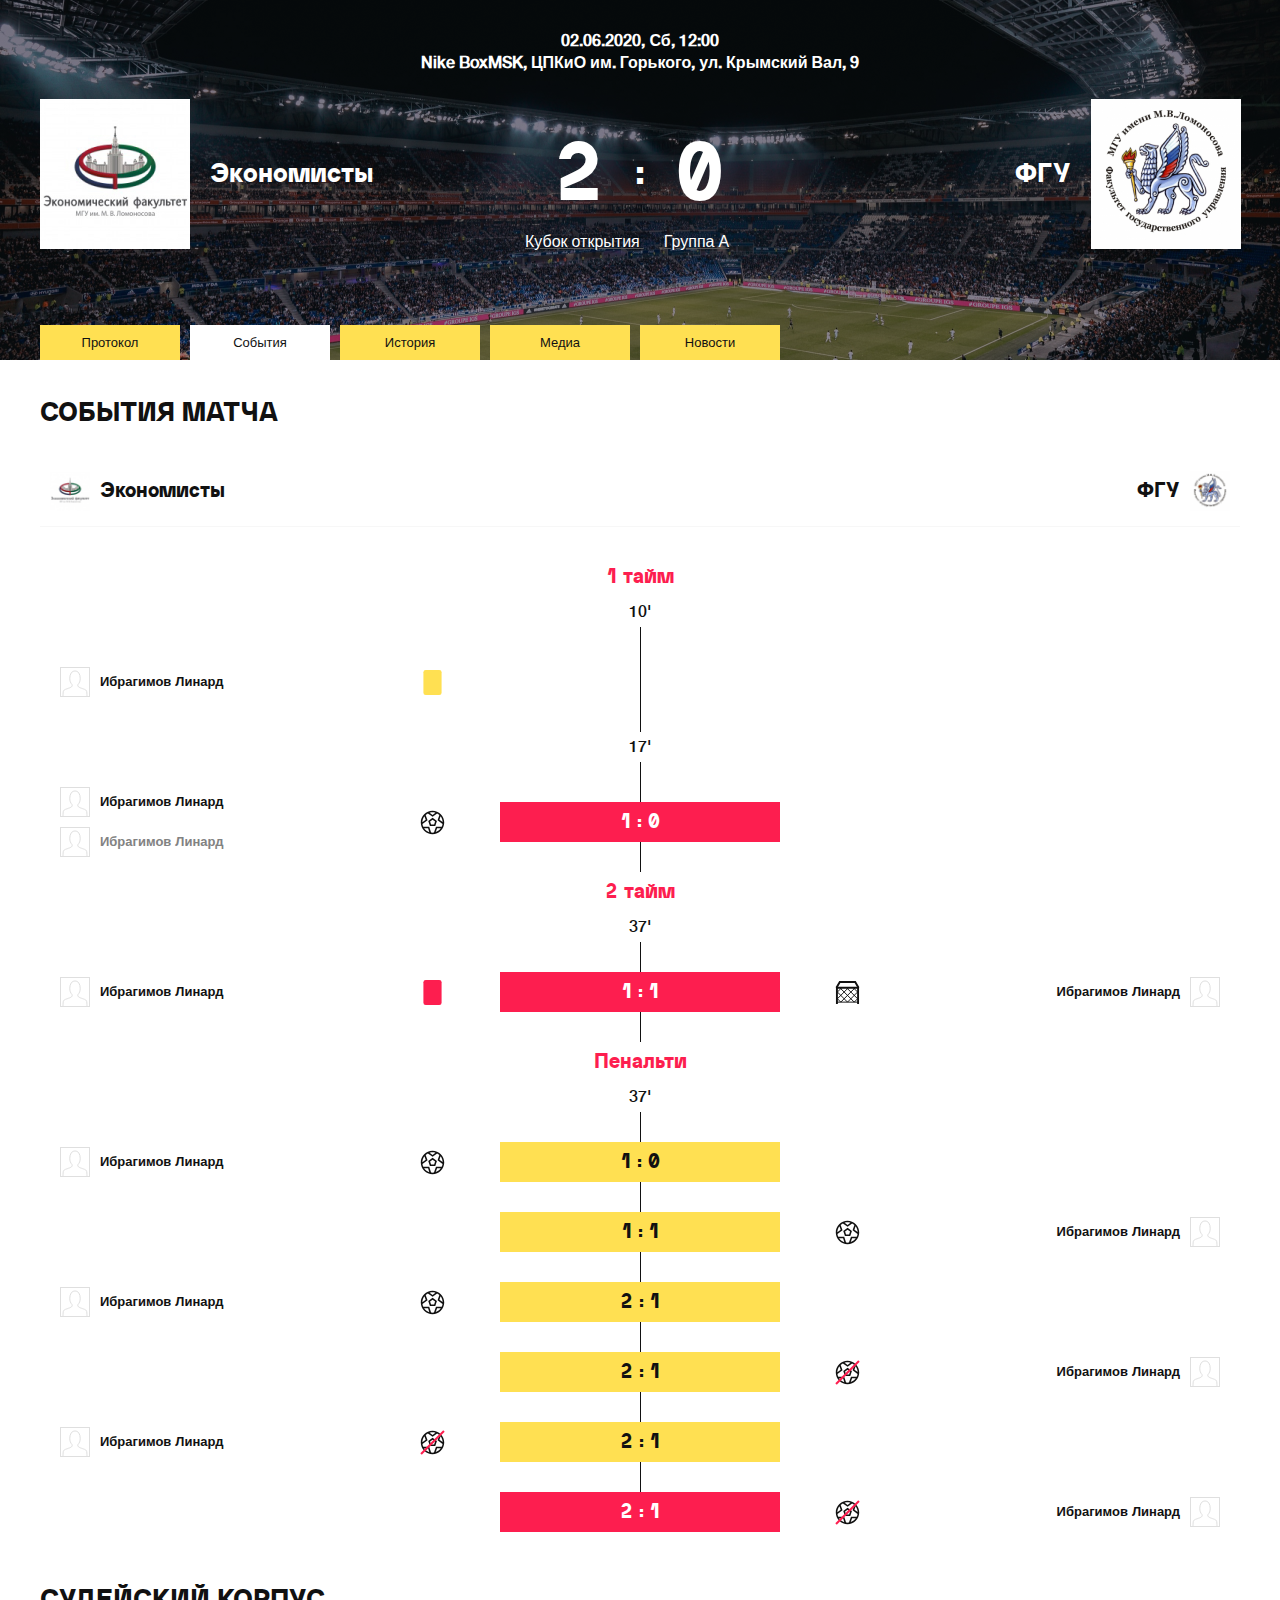
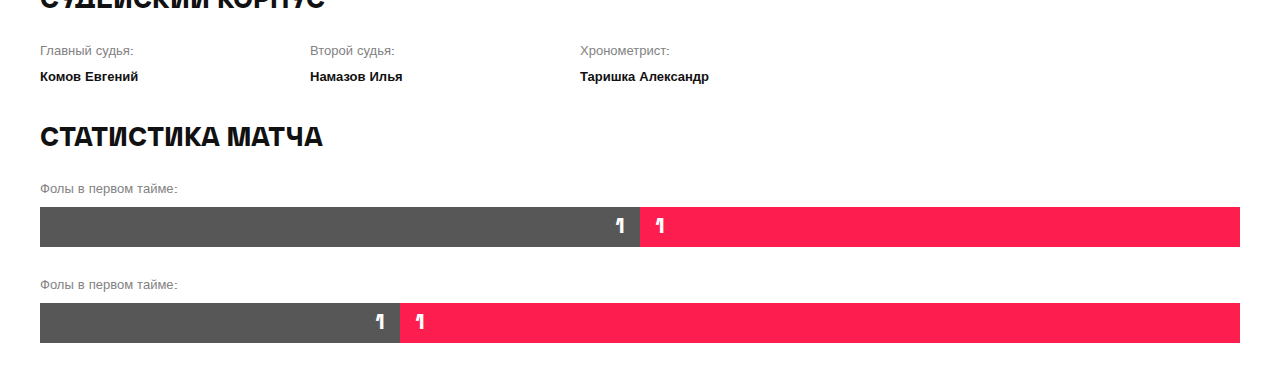
==== match.html @ baf11347 "страница match" ====
<!DOCTYPE html>
<html lang="ru">
<head>
  <meta charset="utf-8">
  <title>Матч</title>
  <meta name="viewport" content="width=device-width,initial-scale=1">
  <link href="css/normalize.css" rel="stylesheet">
  <link href="css/style.css" rel="stylesheet">
</head>
<body>
	<svg class="svg-sprite" style="display: none;" >
    <symbol id="profile" viewBox="0 0 30 30" xmlns="http://www.w3.org/2000/svg" fill="none">
        <rect x="0.5" y="0.5" width="29" height="29" fill="white" stroke="#DFDFDF"/>
          <path d="M3 30C3 26.6984 3.15909 24.6414 3.47727 23.8289C3.77273 23.3388 4.39773 22.8681 5.35227 22.4167C5.44318 22.3651 6.19034 22.0813 7.59375 21.5655C8.99716 21.0496 9.71591 20.7852 9.75 20.7723C10.5341 20.4499 11.0483 20.2016 11.2926 20.0275C11.5369 19.8534 11.7216 19.6116 11.8466 19.3021L12.2386 18.3735C12.2955 18.0511 12.2273 17.7867 12.0341 17.5804C10.5227 16.0327 9.77273 13.937 9.78409 11.2932C9.78409 9.16518 10.2443 7.41766 11.1648 6.0506C12.0852 4.68353 13.3636 4 15 4C16.6364 4 17.9148 4.68353 18.8352 6.0506C19.7557 7.41766 20.2159 9.16518 20.2159 11.2932C20.2273 13.937 19.4773 16.0327 17.9659 17.5804C17.7727 17.7867 17.7045 18.0511 17.7614 18.3735L18.1534 19.3021C18.2784 19.6116 18.4631 19.8534 18.7074 20.0275C18.9517 20.2016 19.4659 20.4499 20.25 20.7723C20.2841 20.7852 21.0028 21.0496 22.4063 21.5655C23.8097 22.0813 24.5568 22.3651 24.6477 22.4167C25.6023 22.8681 26.2273 23.3388 26.5227 23.8289C26.8409 24.6414 27 26.6984 27 30" stroke="#DFDFDF"/>
    </symbol>
    <symbol id="yellow-card" viewBox="0 0 16 22" xmlns="http://www.w3.org/2000/svg" fill="none">
        <rect width="16" height="22" rx="2" fill="#FFE052"/>
    </symbol>
    <symbol id="goal" viewBox="0 0 24 24" xmlns="http://www.w3.org/2000/svg" fill="none">
        <path d="M19.955 4.045C18.9115 2.99733 17.671 2.16639 16.3051 1.60004C14.9391 1.03369 13.4747 0.743099 11.996 0.745004C5.78297 0.745004 0.745972 5.782 0.745972 11.995C0.745972 15.104 2.00697 17.918 4.04497 19.954C5.08849 21.0017 6.32892 21.8326 7.69486 22.399C9.0608 22.9653 10.5253 23.2559 12.004 23.254C18.217 23.254 23.254 18.217 23.254 12.004C23.254 8.895 21.993 6.081 19.955 4.045ZM19.746 6.086C20.9678 7.67088 21.6652 9.59725 21.741 11.597L21.742 11.616L18.642 9.283L19.746 6.086ZM14.814 2.665L12.078 4.698L9.21297 2.657C10.1171 2.3842 11.0566 2.24704 12.001 2.25C13.005 2.25 13.973 2.402 14.884 2.683L14.815 2.665H14.814ZM5.47497 9.283L2.25797 11.64C2.32833 9.60336 3.04098 7.64114 4.29397 6.034L4.27797 6.056L5.47497 9.283ZM4.04097 17.625H7.76097L8.93497 21.256C6.97226 20.5977 5.26686 19.3377 4.06097 17.655L4.04097 17.625ZM10.64 21.655L8.85197 16.125H3.16697C2.76958 15.2886 2.4983 14.3979 2.36197 13.482L2.35497 13.428L7.27497 9.82401L5.41697 4.815C6.04615 4.23647 6.74847 3.74293 7.50597 3.347L7.55997 3.321L12.097 6.552L16.444 3.322C17.264 3.749 17.971 4.249 18.602 4.83L18.595 4.824L16.868 9.82401L21.647 13.42C21.5079 14.3775 21.2254 15.3086 20.809 16.182L20.834 16.124H15.353L13.382 21.651C12.4552 21.7827 11.5144 21.7813 10.588 21.647L10.641 21.653L10.64 21.655ZM15.121 21.238L16.409 17.625H19.959C18.7795 19.2872 17.1132 20.5423 15.19 21.217L15.121 21.238Z" fill="#111111"/>
				<path d="M16.257 10.473L12.087 7.44299L7.91699 10.473L9.50999 15.375H14.664L16.257 10.473ZM13.574 13.875H10.599L9.67999 11.046L12.086 9.29799L14.492 11.046L13.574 13.875Z" fill="#111111"/>
    </symbol>
    <symbol id="no-goal" viewBox="0 0 24 24" xmlns="http://www.w3.org/2000/svg" fill="none">
        <path d="M19.955 4.045C18.9115 2.99733 17.671 2.16639 16.3051 1.60004C14.9391 1.03369 13.4747 0.743099 11.996 0.745004C5.78297 0.745004 0.745972 5.782 0.745972 11.995C0.745972 15.104 2.00697 17.918 4.04497 19.954C5.08849 21.0017 6.32892 21.8326 7.69486 22.399C9.0608 22.9653 10.5253 23.2559 12.004 23.254C18.217 23.254 23.254 18.217 23.254 12.004C23.254 8.895 21.993 6.081 19.955 4.045ZM19.746 6.086C20.9678 7.67088 21.6652 9.59725 21.741 11.597L21.742 11.616L18.642 9.283L19.746 6.086ZM14.814 2.665L12.078 4.698L9.21297 2.657C10.1171 2.3842 11.0566 2.24704 12.001 2.25C13.005 2.25 13.973 2.402 14.884 2.683L14.815 2.665H14.814ZM5.47497 9.283L2.25797 11.64C2.32833 9.60336 3.04098 7.64114 4.29397 6.034L4.27797 6.056L5.47497 9.283ZM4.04097 17.625H7.76097L8.93497 21.256C6.97226 20.5977 5.26686 19.3377 4.06097 17.655L4.04097 17.625ZM10.64 21.655L8.85197 16.125H3.16697C2.76958 15.2886 2.4983 14.3979 2.36197 13.482L2.35497 13.428L7.27497 9.82401L5.41697 4.815C6.04615 4.23647 6.74847 3.74293 7.50597 3.347L7.55997 3.321L12.097 6.552L16.444 3.322C17.264 3.749 17.971 4.249 18.602 4.83L18.595 4.824L16.868 9.82401L21.647 13.42C21.5079 14.3775 21.2254 15.3086 20.809 16.182L20.834 16.124H15.353L13.382 21.651C12.4552 21.7827 11.5144 21.7813 10.588 21.647L10.641 21.653L10.64 21.655ZM15.121 21.238L16.409 17.625H19.959C18.7795 19.2872 17.1132 20.5423 15.19 21.217L15.121 21.238Z" fill="#111111"/>
				<path d="M16.257 10.473L12.087 7.44299L7.91699 10.473L9.50999 15.375H14.664L16.257 10.473ZM13.574 13.875H10.599L9.67999 11.046L12.086 9.29799L14.492 11.046L13.574 13.875Z" fill="#111111"/>
				<path fill-rule="evenodd" clip-rule="evenodd" d="M23.7071 1.70712L1.70706 23.7071L0.292847 22.2929L22.2928 0.292908L23.7071 1.70712Z" fill="#FD1E4F"/>
    </symbol>
    <symbol id="red-card" viewBox="0 0 16 22" xmlns="http://www.w3.org/2000/svg" fill="none">
        <rect width="16" height="22" rx="2" fill="#FD1E4F"/>
    </symbol>
    <symbol id="penalty" viewBox="0 0 26 24" xmlns="http://www.w3.org/2000/svg" fill="none">
        <path fill-rule="evenodd" clip-rule="evenodd" d="M1 6H3V6.00024L23 6.00024V6H25V6.00024V8.00025V24H23V8.00025L3 8.00024V24H1V8.00024V6.00024V6Z" fill="#111111"/>
        <path d="M2 22H24" stroke="#111111"/>
        <path d="M2 18L6 22" stroke="#111111"/>
        <path d="M2 11L13 22" stroke="#111111"/>
        <path d="M24 11L13 22" stroke="#111111"/>
        <path d="M24 18L20 22" stroke="#111111"/>
        <path d="M21 7L6 22" stroke="#111111"/>
        <path d="M14 7L2 19" stroke="#111111"/>
        <path d="M7 7L2 12" stroke="#111111"/>
        <path d="M5 7L20 22" stroke="#111111"/>
        <path d="M12 7L24 19" stroke="#111111"/>
        <path d="M19 7L24 12" stroke="#111111"/>
        <path d="M1.5 7L5.001 1.00038L20.999 0.999895L24.5 7" stroke="#111111" stroke-width="2"/>
    </symbol>
  </svg>
  <main class="main match-main">
  	<section class="promo">
  		<div class="promo__information">
  			<p class="promo__text">02.06.2020, Сб, 12:00</p>
  			<p class="promo__text">Nike BoxMSK, ЦПКиО им. Горького, ул. Крымский Вал, 9</p>
  		</div>
  		<div class="promo__match">
  			<div class="promo__team">
  				<a class="promo__team-link" href="#">
  					<img class="promo__image" src="img/first-team.png" alt="первая команда" width="150" height="150">
  					<p class="promo__team-name">Экономисты</p>
  				</a>
  			</div>
  			<div class="promo__score">
  				<div class="promo__score-block">
  					<p class="promo__number">2</p>
  					<p class="promo__colon">:</p>
  					<p class="promo__number">0</p>
  				</div>
  				<div class="promo__tournament">
  					<a class="promo__tournament-link" href="#">Кубок открытия
  					</a>
  					<a class="promo__tournament-link" href="#">Группа А
  					</a>
  				</div>
  			</div>
  			<div class="promo__team">
  				<a class="promo__team-link" href="#">
  					<p class="promo__team-name">ФГУ</p>
  					<img class="promo__image" src="img/second-team.png" alt="вторая команда" width="150" height="150">
  				</a>
  			</div>
  			<nav class="promo__menu">
  				<ul class="promo__list">
  					<li class="promo__item">
  						<a class="promo__link" href="#">Протокол</a>
  					</li>
  					<li class="promo__item">
  						<a class="promo__link" href="#">События</a>
  					</li>
  					<li class="promo__item">
  						<a class="promo__link" href="#">История</a>
  					</li>
  					<li class="promo__item">
  						<a class="promo__link" href="#">Медиа</a>
  					</li>
  					<li class="promo__item">
  						<a class="promo__link" href="#">Новости</a>
  					</li>
  				</ul>
  			</nav>
  		</div>
  	</section>
  	<section class="events">
  	  <div class="heading">
        <h2 class="heading__text">События матча</h2>
      </div>
      <div class="events__teams">
        <a class="events__teams-link" href="#">
          <img class="events__image" src="img/first-team-mini.png" alt="иконка команды" width="40" height="40">
          Экономисты
        </a>
        <a class="events__teams-link" href="#">
          ФГУ
          <img class="events__image" src="img/second-team-mini.png" alt="иконка команды" width="40" height="40">
        </a>
      </div>
      <div class="events__match">
        <div class="events__players">
          <div class="first-events">
            <a class="players" href="#">
              <svg class="players__profile" width="30" height="30">
                <use xlink:href="#profile"></use>
              </svg>
              Ибрагимов Линард
            </a>
            <svg class="first-events__icon" width="25" height="25">
              <use xlink:href="#yellow-card"></use>
            </svg>
          </div>
          <div class="first-events">
            <div class="players-block">
              <a class="players" href="#">
                <svg class="players__profile" width="30" height="30">
                  <use xlink:href="#profile"></use>
                </svg>
                Ибрагимов Линард
              </a>
              <a class="players assistant" href="#">
                <svg class="players__profile" width="30" height="30">
                  <use xlink:href="#profile"></use>
                </svg>
                Ибрагимов Линард
              </a>
            </div>
            <svg class="first-events__icon" width="25" height="25">
              <use xlink:href="#goal"></use>
            </svg>
          </div>
          <div class="first-events">
            <a class="players" href="#">
              <svg class="players__profile" width="30" height="30">
                <use xlink:href="#profile"></use>
              </svg>
              Ибрагимов Линард
            </a>
            <svg class="first-events__icon" width="25" height="25">
              <use xlink:href="#red-card"></use>
            </svg>
          </div>
          <div class="first-events">
            <div class="players-block">
              <a class="players" href="#">
                <svg class="players__profile" width="30" height="30">
                  <use xlink:href="#profile"></use>
                </svg>
                Ибрагимов Линард
              </a>
            </div>
            <svg class="first-events__icon" width="25" height="25">
              <use xlink:href="#goal"></use>
            </svg>
          </div>
          <div class="first-events">
            <div class="players-block">
              <a class="players" href="#">
                <svg class="players__profile" width="30" height="30">
                  <use xlink:href="#profile"></use>
                </svg>
                Ибрагимов Линард
              </a>
            </div>
            <svg class="first-events__icon" width="25" height="25">
              <use xlink:href="#goal"></use>
            </svg>
          </div>
          <div class="first-events">
            <a class="players" href="#">
              <svg class="players__profile" width="30" height="30">
                <use xlink:href="#profile"></use>
              </svg>
            Ибрагимов Линард
            </a>
            <svg class="first-events__icon" width="25" height="25">
              <use xlink:href="#no-goal"></use>
            </svg>
          </div>
        </div>
        <div class="events__time">
          <p class="events__half">1 тайм</p>
          <p class="events__minute">10'</p> 
          <div class="events__line events__line--game"></div>
          <p class="events__minute">17'</p> 
          <div class="events__line events__line--game"></div>
          <p class="events__score events__score--game">1 : 0</p>
          <div class="events__line events__line--game"></div>
          <p class="events__half">2 тайм</p>
          <p class="events__minute">37'</p>
          <div class="events__line events__line--game"></div>
          <p class="events__score events__score--game">1 : 1</p>
          <div class="events__line events__line--game"></div>
          <p class="events__half">Пенальти</p>
          <p class="events__minute">37'</p>
          <div class="events__line events__line--penalty"></div>
          <p class="events__score events__score--penalty">1 : 0</p>
          <div class="events__line events__line--penalty"></div>
          <p class="events__score events__score--penalty">1 : 1</p>
          <div class="events__line events__line--penalty"></div>
          <p class="events__score events__score--penalty">2 : 1</p>
          <div class="events__line events__line--penalty"></div>
          <p class="events__score events__score--penalty">2 : 1</p>
          <div class="events__line events__line--penalty"></div>
          <p class="events__score events__score--penalty">2 : 1</p>
          <div class="events__line events__line--penalty"></div>
          <p class="events__score events__score--game">2 : 1</p>
        </div>
        <div class="events__players">
          <div class="second-events">
            <svg class="second-events__icon" width="25" height="25">
              <use xlink:href="#penalty"></use>
            </svg>
            <a class="players" href="#">
              Ибрагимов Линард
              <svg class="players__profile" width="30" height="30">
                <use xlink:href="#profile"></use>
              </svg>
            </a>
          </div>
          <div class="second-events">
            <svg class="second-events__icon" width="25" height="25">
              <use xlink:href="#goal"></use>
            </svg>
            <div class="players-block">
              <a class="players" href="#">
                Ибрагимов Линард
                <svg class="players__profile" width="30" height="30">
                  <use xlink:href="#profile"></use>
                </svg>
              </a>
            </div>
          </div>
          <div class="second-events">
            <svg class="second-events__icon" width="25" height="25">
              <use xlink:href="#no-goal"></use>
            </svg>
            <a class="players" href="#">
              Ибрагимов Линард
              <svg class="players__profile" width="30" height="30">
                <use xlink:href="#profile"></use>
              </svg>
            </a>
          </div>
          <div class="second-events">
            <svg class="second-events__icon" width="25" height="25">
              <use xlink:href="#no-goal"></use>
            </svg>
            <a class="players" href="#">
              Ибрагимов Линард
              <svg class="players__profile" width="30" height="30">
                <use xlink:href="#profile"></use>
              </svg>
            </a>
          </div>
        </div>
      </div>
  	</section>
  	<section class="referee">
  	  <div class="heading">
        <h2 class="heading__text">судейский корпус</h2>
      </div>
      <div class="referee__wrapper">
        <div class="referee__block">
          <p class="referee__text">Главный судья:</p>
          <p class="referee__name">Комов Евгений</p>
        </div>
        <div class="referee__block">
          <p class="referee__text">Второй судья:</p>
          <p class="referee__name">Намазов Илья</p>
        </div>
        <div class="referee__block">
          <p class="referee__text">Хронометрист:</p>
          <p class="referee__name">Таришка Александр</p>
        </div>
      </div>
  	</section>
  	<section class="statistic">
  	  <div class="heading">
        <h2 class="heading__text">Статистика матча</h2>
      </div>
      <div class="statistic__half">
        <p class="statistic__text">Фолы в первом тайме:</p>
        <div class="statistic__line">
          <div class="statistic__item" style="width: 50%">1</div>
          <div class="statistic__item" style="width: 50%">1</div>
        </div>
      </div>
      <div class="statistic__half">
        <p class="statistic__text">Фолы в первом тайме:</p>
        <div class="statistic__line">
          <div class="statistic__item" style="width: 30%">1</div>
          <div class="statistic__item" style="width: 70%">1</div>
        </div>
      </div>
  	</section>
  </main>
</body>
</html>
---- css/style.css ----
@font-face {
  font-family: "Helvetica Neue";
  font-weight: 400;
  font-style: normal;
  font-display: swap;
  src: local('Helvetica Neue'),local('Helvetica Neue-Regular'),
  url("../fonts/HelveticaNeue-Regular.woff2") format("woff2"),
  url("../fonts/HelveticaNeue-Regular.woff") format("woff"),
  url("../fonts/HelveticaNeue-Regular.ttf") format("ttf");
}

@font-face {
  font-family: "Editorial Grotesk";
  font-weight: 700;
  font-style: normal;
  font-display: swap;
  src: local('Editorial Grotesk'),local('Editorial Grotesk-Bold'),
  url("../fonts/EditorialGrotesk-Bold.woff2") format("woff2"),
  url("../fonts/EditorialGrotesk-Bold.woff") format("woff"),
  url("../fonts/EditorialGrotesk-Bold.ttf") format("ttf");
} 

html {
  box-sizing: border-box;
}

*,
*::before,
*::after {
  box-sizing: inherit;
  -webkit-backface-visibility: hidden;
  -moz-backface-visibility: hidden;
  backface-visibility: hidden;
  margin: 0;
  padding: 0;
}

:root {
  /*css - переменные*/
  --white: #ffffff;
  --black: #111111;
  --yellow: #FFE052;
  --dark-gray: #575757;
  --rose-red: #FD1E4F;
  --light-gray: #F7F7F7;
  --gray: #828282;
  --red: #ff0000;
}

.visually-hidden:not(:focus):not(active) {
  position: absolute;
  width: 1px;
  height: 1px;
  margin: -1px;
  border: 0;
  padding: 0;
  white-space: nowrap;
  clip-path: inset(100%);
  clip: rect(0 0 0 0);
  overflow: hidden;
}

a {
  color: var(--dark-gray);
  text-decoration: none;
}

li {
  list-style-type: none;
}

table {
  border-collapse: collapse;
}

.header {
  position: absolute;
  top: 0;
  left: 0;
  right: 0;
  z-index: 4;
  width: 1280px;
  margin: 0 auto;
  height: 60px;
  display: flex;
  align-items: center;
  padding: 0 40px;
}

.header__logo-link {
  padding-right: 30px;
  font-family: "Editorial Grotesk", "Arial", san-serif;
  font-weight: 700;
  font-size: 20px;
  color: var(--white);
  text-transform: uppercase;
}

.header__logo-image {
  padding-right: 20px;
}

.menu__list {
  display: flex;
}

.menu__link {
  display: block;
  padding: 20px;
  font-family: "Editorial Grotesk", "Arial", san-serif;
  font-weight: 700;
  font-size: 13px;
  color: var(--white);
  text-transform: uppercase;
}

.submenu {
  display: block;
  position: absolute;
  background-color: var(--white);
  margin-left: 20px;
  padding-top: 20px;
  padding-bottom: 10px;
  border-top: 10px solid var(--yellow);
  border-width: 100%;
  visibility: hidden;
  opacity: 0;
}

.menu__item:hover > .submenu {
  visibility: visible;
  opacity: 1;
  transition: opacity 1s;
}

.submenu__link {
  display: block;
  font-family: "Editorial Grotesk", "Arial", san-serif;
  font-weight: 700;
  font-size: 13px;
  line-height: 13px;
  color: var(--black);
  text-transform: uppercase;
  padding: 0 20px 10px 20px;
}

.submenu__link:hover {
  color: var(--rose-red);
  transition: color 0.7s;
}

.header__sber-link {
  margin: 0 0 0 auto;
}

.main {
  font-family: "Helvetica Neue", "Arial", san-serif;
  font-size: 16px;
  line-height: 26px;
  color: var(--dark-gray);
  font-style: normal;
  font-weight: 400;
  background-color: var(--light-gray);
  margin: 0 auto;
  width: 1280px;
}

.slider__promo {
  position: relative;
  height: 540px;
  background-color: var(--white);
}

.slider__promo::before {
  content: "";
  position: absolute;
  width: 1280px;
  height: 540px;
  z-index: 3;
  background: url(../img/logo.svg) no-repeat bottom 200px left 625px;
  pointer-events: none;
}

.slider__promo:after {
  content: '';
  position: absolute;
  top: 0;
  left: 0;
  right: 0;
  bottom: 0;
  background: rgba(0,0,0,.3);
  z-index: 2;
  pointer-events: none;
}

.slider__promo-heading {
  position: absolute;
  bottom: 25px;
  font-family: "Editorial Grotesk", "Arial", san-serif;
  font-weight: 700;
  font-size: 80px;
  line-height: 85px;
  max-height: 255px;
  color: var(--white);
  text-transform: uppercase;
  padding-left: 40px;
  padding-right: 250px;
  margin: 0;
  z-index: 3;
  display: -webkit-box;
  -webkit-line-clamp: 3; 
  -webkit-box-orient: vertical;
  overflow: hidden;
  text-overflow: ellipsis;
}

.slider__list {
  display: flex;
}

.slider__item {
  position: relative;
  width: 256px;
  height: 100px;
}

.slider__item:after {
  content: '';
  position: absolute;
  top: 0;
  left: 0;
  right: 0;
  bottom: 0;
  background: rgba(0,0,0,.3);
  z-index: 2;
  pointer-events: none;
}

.slider__item::before {
  visibility: hidden;
  opacity: 0;
  content: "";
  position: absolute;
  width: 256px;
  height: 100px;
  top: 0px;
  background-color: var(--yellow);
  color: var(--yellow);
  text-align: center;
  background-image: url(../img/arrow.svg);
  background-repeat: no-repeat;
  background-position: 50% 50%;
  z-index: 3;
  pointer-events: none;
}

.slider__item:hover .slider__heading {
  opacity: 0;
  transition: opacity 1s;
}

.slider__item:hover::before {
  opacity: 1;
  visibility: visible;
  transition: opacity 1s;
}

.slider__heading {
  position: absolute;
  top: 20px;
  font-family: "Editorial Grotesk", "Arial", san-serif;
  font-weight: 700;
  font-size: 13px;
  line-height: 16px;
  max-height: 48px;
  color: var(--white);
  text-transform: uppercase;
  padding: 0 20px 20px 20px;
  z-index: 3;
  display: -webkit-box;
  -webkit-line-clamp: 3; 
  -webkit-box-orient: vertical;
  overflow: hidden;
  text-overflow: ellipsis;
}

.calendar {
  padding: 30px 10px;
  background-color: var(--white);
}

.calendar__header {
  display: flex;
  align-items: center;
  padding: 0 25px 25px 25px;
}

.calendar__heading {
  font-family: "Editorial Grotesk", "Arial", san-serif;
  font-weight: 700;
  font-size: 26px;
  color: var(--black);
  text-transform: uppercase;
  margin: 0 auto 0 0;
}

.calendar__tournament-list {
  display: flex;
  align-items: center;
}

.calendar__tournament-link {
  padding-left: 30px;
  font-family: "Editorial Grotesk", "Arial", san-serif;
  font-weight: 700;
  font-size: 13px;
  line-height: 16px; 
  color: var(--black);
  text-transform: uppercase;
}

.calendar__block {
  display: flex;
  align-items: center;
}

.calendar__arrow:hover .calendar__arrow-image {
  stroke: var(--red);
  transition: opacity 1s;
}

.calendar__arrow-image {
  stroke: var(--black);
}

.calendar__list {
  display: flex;
  padding: 0 15px;
  font-size: 13px;
}

.calendar__item:not(:nth-child(4)) {
  padding-right: 30px;
}

.calendar__match-link {
  display: flex;
  flex-direction: column;
}

.calendar__date {
  width: 280px;
  height: 40px;
  background-color: var(--rose-red);
  font-family: "Editorial Grotesk", "Arial", san-serif;
  font-weight: 700;
  color: var(--white);
  text-transform: uppercase;
  display: flex;
  justify-content: center;
  align-items: center;
}

.calendar__match {
  display: flex;
  width: 280px;
}

.calendar__teams {
  width: 100%;
}

.calendar__teams-name {
  height: 60px;
  display: flex;
  align-items: center;
  padding-left: 15px;
  background-color: var(--light-gray);
  border-bottom: 1px solid var(--white);
}

.calendar__teams-text {
  font-weight: 700;
  line-height: 16px;
  padding-left: 10px;
  color: var(--black);
  text-align: left;
}

.calendar__score {
  height: 60px;
  width: 55px;
  background-color: var(--light-gray);
  border-bottom: 1px solid var(--white);
  display: flex;
  align-items: center;
  justify-content: center;
  padding: 0 10px;
  line-height: 16px;
  color: var(--black);
}

.calendar__penalty {
  height: 120px;
  background-color: var(--light-gray);
  border-left: 1px solid var(--white);
  border-bottom: 1px solid var(--white);
  display: flex;
  flex-direction: column;
  justify-content: space-between;
  padding: 21px 0;
}

.calendar__penalty-score {
  width: 55px;
  text-align: center;
  line-height: 16px;
  color: var(--black);
  padding: 0 10px;
}

.calendar__penalty-text {
  font-weight: 700;
  line-height: 16px;
  color: var(--black);
  text-align: center;
  text-transform: uppercase;
}

.calendar__technical-defeat {
  width: 55px;
  height: 120px;
  background-color: var(--light-gray);
  border-left: 1px solid var(--white);
  border-bottom: 1px solid var(--white);
  font-weight: 700;
  line-height: 16px;
  color: var(--black);
  text-transform: uppercase;
  display: flex;
  align-items: center;
  justify-content: center;
  padding: 0 20px;
}

.sidebar-news {
  display: flex;
  padding-top: 30px;
  padding-left: 40px;
  padding-right: 40px;
  padding-bottom: 50px;
}

.sidebar {
  flex-shrink: 0;
  width: 280px;
  margin-right: 30px;
  background-color: var(--light-gray);
}

.sidebar__heading {
  font-family: "Editorial Grotesk", "Arial", san-serif;
  font-weight: 700;
  font-size: 26px;
  color: var(--black);
  text-transform: uppercase;
  padding-bottom: 20px;
}

.table {
  width: 100%;
  margin-bottom: 30px;
}

.table__head {
  font-size: 13px;
  line-height: 16px;
  color: var(--gray);
}

.table__head-cell {
  font-weight: 400;
  padding: 0 10px;
  height: 40px;
  text-align: center;
}

.table__head-cell--id {
  padding: 10px;
}

.table__head-cell--main {
  text-align: left;
  padding: 10px;
}

.table__row {
  font-size: 13px;
  line-height: 16px;
  color: var(--black);
  background-color: var(--white);
}

.table__row:nth-child(odd) .table__num {
  background-color: var(--rose-red);
}

.table__row:nth-child(even) .table__num {
  background: linear-gradient(0deg, rgba(0, 0, 0, 0.2), rgba(0, 0, 0, 0.2)), var(--rose-red);
}

.table__num {
  font-family: "Editorial Grotesk", "Arial", san-serif;
  font-weight: 700;
  width: 30px;
  height: 70px;
  text-align: center;
  color: var(--white);
}

.table__cell {
  padding-right: 10px;
  border-bottom: 2px solid var(--light-gray);
  height: 70px;
  text-align: center;
}

.table__cell--num {
  width: 35px;
  padding: 0 10px;
}

.table__link {
  padding-left: 20px;
  width: 100%;
  display: flex;
  align-items: center;
}

.table__text {
  width: 100%;
  padding-left: 10px;
  font-weight: 700;
  color: var(--black);
  text-align: left;
}

.heading {
  display: flex;
  align-items: center;
  width: 100%;
}

.heading__text {
  font-family: "Editorial Grotesk", "Arial", san-serif;
  font-weight: 700;
  font-size: 26px;
  color: var(--black);
  text-transform: uppercase;
  margin: 0 auto 0 0;
}

.al-link {
  display: flex;
  align-items: center;
}

.al-link__text {
  font-family: "Editorial Grotesk", "Arial", san-serif;
  font-weight: 700;
  font-size: 13px;
  line-height: 16px; 
  color: var(--black);
  text-transform: uppercase;
}

.al-link__arrow {
  padding-left: 10px;
}

.news__list {
  display: flex;
  flex-wrap: wrap;
  padding-top: 15px;
}

.news__item {
  position: relative;
  margin-bottom: 25px;
  width: 275px;
}

.news__item:not(:nth-child(3n+3)) {
  margin-right: 30px;
}

.news__link {
  display: flex;
  flex-direction: column;
  height: 100%;
}

.news__link::before {
  content: "";
  position: absolute;
  top: 223px;
  border-bottom: 10px solid var(--rose-red);
  width: 275px;
}

.news__wrapper {
  padding: 20px;
  background-color: var(--white);
  height: 100%;
}

.news__date {
  font-size: 13px;
  line-height: 16px;
  margin-bottom: 10px;
}

.news__heading {
  font-family: "Editorial Grotesk", "Arial", san-serif;
  font-weight: 700;
  font-size: 20px;
  color: var(--black);
  margin-bottom: 10px;
  text-transform: uppercase;
}

.statistics {
  padding: 0 40px 20px 40px;
}

.statistics__list {
  display: flex;
  padding-top: 15px;
  justify-content: space-between;
}

.statistics__item:first-child {
  width: 400px;
}

.statistics__item:not(:first-child) {
  width: 370px;
  padding-left: 30px;
}

.table__wrapper {
  width: 240px;
  display: flex;
  align-items: left;
  flex-direction: column
}

.table__team-name {
  width: 100%
  color: var(--gray);
  padding-left: 10px;
  text-align: left;
}

.media {
  padding: 0 40px;
}

.media__row {
  display: flex;
  padding-top: 15px;
  padding-bottom: 20px;
}

.media__link {
  margin-bottom: 30px;
  position: relative;
  display: block;
}

.media__link:not(:nth-child(2n+2)) {
  margin-right: 30px;
}

.media__link:hover .media__icon--color-yellow {
  fill: var(--red);
  transition: opacity 1s;
}

.media__link:hover .media__icon--color-red {
  fill: var(--yellow);
  transition: opacity 1s;
}

.media__link::before {
  content: "";
  position: absolute;
  bottom: 0;
  width: 100%;
  z-index: 3;
  border-bottom: 10px solid;
}

.media__link:after {
  content: '';
  position: absolute;
  top: 0;
  left: 0;
  right: 0;
  bottom: 0;
  background: rgba(0,0,0,.3);
  z-index: 2;
}

.media__link--border-red::before {
  border-color: var(--rose-red);
}

.media__link--border-yellow::before {
  border-color: var(--yellow);
}

.media__icon {
  position: absolute;
  top: 20px;
  left: 20px;
  z-index: 3;
}

.media__icon--color-yellow {
  fill: var(--yellow);
}

.media__icon--color-red {
  fill: var(--red);
}

.media__heading {
  font-family: "Editorial Grotesk", "Arial", san-serif;
  font-weight: 700;
  font-size: 20px;
  color: var(--white);
  text-transform: uppercase;
  padding-left: 20px;
  padding-right: 20px;
  display: -webkit-box;
  -webkit-line-clamp: 3; 
  -webkit-box-orient: vertical;
  overflow: hidden;
  text-overflow: ellipsis;
  line-height: 26px;
  max-height: 78px;
  position: absolute;
  bottom: 60px;
  z-index: 3;
}

.media__date {
  font-size: 13px;
  line-height: 16px;
  color: var(--white);
  padding-left: 20px;
  position: absolute;
  bottom: 35px;
  z-index: 3;
}

.media__other {
  display: flex;
  flex-wrap: wrap;
}

.footer {
  margin: 0 auto;
  display: flex;
  flex-direction: column;
  width: 1280px;
}

.sponsors {
  display: flex;
  padding: 40px;
  justify-content: space-between;
  align-items: center;
}

.sponsors__link {
  display: flex;
}

.sponsors__text {
  margin-right: 30px;
  font-family: "Editorial Grotesk", "Arial", san-serif;
  font-weight: 700;
  font-size: 13px;
  color: var(--gray);
  align-self: center;
  text-transform: uppercase;
}

.sponsors__other {
  display: flex;
}

.sponsors__list {
  display: flex;
}

.sponsors__item:not(:first-child) {
  margin-left: 30px;
}

.sponsors__image {
  border-radius: 50%;
}

.contacts {
  display: flex;
  align-items: center;
  background-color: var(--black);
  justify-content: space-between;
  padding: 40px;
}

.contacts__copyright {
  font-family: "Helvetica Neue", "Arial", san-serif;
  font-size: 13px;
  line-height: 16px;
  color: var(--white);
}

.socials {
  display: flex;
  align-items: center;
}

.socials__item {
  padding-right: 40px;
  padding-left: 40px;
}

.socials__item:not(:last-child) {
  height: 50px;
  border-right: 1px solid var(--dark-gray);
  padding-top: 12px;
}

.match-main {
  background-color: var(--white);
}

.promo {
  position: relative;
  height: 360px;
  background: url(../img/match-promo.png);
}

.promo__information {
  line-height: 22px;
  color: var(--white);
  text-align: center;
  margin: 0 auto 0 auto;
  font-weight: 700;
  padding-top: 30px;
  padding-bottom: 25px;
}

.promo__match {
  padding: 0 40px;
  display: flex;
}

.promo__team {
  width: 245px;
}

.promo__team-link {
  display: flex;
  align-items: center;
}

.promo__team-name {
  padding: 0 20px;
  font-family: "Editorial Grotesk", "Arial", san-serif;
  font-weight: 700;
  font-size: 26px;
  color: var(--white);
}

.promo__score {
  position: relative;
  margin: 0 auto;
  display: flex;
  flex-direction: column;
}

.promo__score-block {
  display: flex;
  font-family: "Editorial Grotesk", "Arial", san-serif;
  font-weight: 700;
  color: var(--white);
}

.promo__number {
  width: 110px;
  height: 150px;
  display: flex;
  justify-content: center;
  align-items: center;
  font-size: 80px;
  line-height: 85px
}

.promo__colon {
  font-size: 40px;
  display: flex;
  align-items: center;
}

.promo__tournament {
  position: absolute;
  text-decoration: underline;
  line-height: 26px;
  text-align: center;
  top: 130px;
}

.promo__tournament-link {
  color: var(--white);
  padding-right: 20px;
}

.promo__tournament-link:hover {
  color: var(--yellow);
}

.promo__menu {
  position: absolute;
  bottom: 0px;
  left: 40px;
}

.promo__list {
  display: flex;
}

.promo__item {
  margin-right: 10px;
  background-color: var(--yellow);
}

.promo__item:nth-child(2) {
  background-color: var(--white)
}

.promo__link {
  width: 140px;
  height: 35px;
  font-weight: 500;
  font-size: 13px;
  line-height: 16px;
  color: var(--black);
  display: flex;
  align-items: center;
  justify-content: center;
}

.promo__link:active {
  background-color: var(--white)
}

.events {
  margin: 40px;
}

.events__teams {
  display: flex;
  width: 1200px;
  border-bottom: 1px solid var(--light-gray);
  padding-top: 30px;
  font-family: "Editorial Grotesk", "Arial", san-serif;
  font-weight: 700;
  font-size: 20px;
}

.events__teams-link {
  height: 70px;
  display: flex;
  align-items: center;
  color: var(--black);
}

.events__teams-link:first-child {
  margin-right: auto;
}

.events__image {
  margin: 0 10px;
}

.events__match {
  padding-top: 30px;
  display: flex;
  justify-content: space-between;
  width: 1200px;
}

.events__players {
  width: 430px;
}

.first-events {
  width: 430px;
  height: 70px;
  display: flex;
  align-items: center;
  padding-left: 10px;
  padding-right: 25px;
}

.first-events:nth-child(1) {
  margin-top: 90px;
}

.first-events:nth-child(2) {
  margin-top: 70px;
}

.first-events:nth-child(3) {
  margin-top: 100px;
}

.first-events:nth-child(4) {
  margin-top: 100px;
}

.first-events:nth-child(5) {
  margin-top: 70px;
}

.first-events:nth-child(6) {
  margin-top: 70px;
}

.players {
  display: flex;
  align-items: center;
  font-weight: 700;
  font-size: 13px;
  line-height: 16px;
  color: var(--black);
  padding: 5px 0;
}

.players__profile {
  margin: 0 10px;
}

.first-events__icon {
  margin-left: auto;
}

.players-block {
  display: flex;
  flex-direction: column;
}

.assistant {
  color: var(--gray);
}

.events__time {
  width: 280px;
  display: flex;
  flex-direction: column;
  align-items: center;
}

.events__half {
  font-size: 20px;
  font-weight: 700;
  font-family: "Editorial Grotesk", "Arial", san-serif;
  color: var(--rose-red);
  height: 40px;
  display: flex;
  align-items: center;
}

.events__minute {
  color: var(--black);
  height: 30px;
  display: flex;
  align-items: center;
}

.events__line {
  border-left: 1px solid var(--black);
}

.events__line--game:nth-child(3) {
  height: 105px;
}

.events__line--game:nth-child(5) {
  height: 40px;
}

.events__line--game:nth-child(7) {
  height: 30px;
}

.events__line--game:nth-child(10) {
  height: 30px;
}

.events__line--game:nth-child(12) {
  height: 30px;
}

.events__line--penalty {
  height: 30px;
}

.events__score {
  font-size: 20px;
  font-weight: 700;
  font-family: "Editorial Grotesk", "Arial", san-serif;
  width: 100%;
  height: 40px;
  display: flex;
  justify-content: center;
  align-items: center;
}

.events__score--game {
  background-color: var(--rose-red);
  color: var(--white);
}

.events__score--penalty {
  background-color: var(--yellow);
  color: var(--black);
}

.second-events {
  width: 430px;
  height: 70px;
  display: flex;
  align-items: center;
  padding-left: 25px;
  padding-right: 10px;
}

.second-events:nth-child(1) {
  margin-top: 400px;
}

.second-events:nth-child(2) {
  margin-top: 170px;
}

.second-events:nth-child(3) {
  margin-top: 70px;
}

.second-events:nth-child(4) {
  margin-top: 70px;
}

.second-events__icon {
  margin-right: auto;
}

.referee {
  margin-bottom: 40px;
  margin-left: 40px;
}

.referee__wrapper {
  display: flex;
  margin-top: 30px;
}
.referee__block {
  width: 270px;
  display: flex;
  flex-direction: column;
  padding-right: 30px;
  font-size: 13px;
  line-height: 16px;
}

.referee__text {
  color: var(--gray);
  padding-bottom: 10px;
}

.referee__name {
  font-weight: 700;
  color: var(--black);
}

.statistic {
  padding: 0 40px 30px 40px;
}

.statistic__half {
  padding-top: 5px;
}

.statistic__text {
  font-size: 13px;
  line-height: 16px;
  color: var(--gray);
  padding-bottom: 10px;
  padding-top: 25px;
}

.statistic__line {
  display: flex;
  width: 1200px;
  height: 40px;
  font-family: "Editorial Grotesk", "Arial", san-serif;
  font-weight: 700;
  font-size: 20px;
  line-height: 20px;
  color: var(--white);
}

.statistic__item {
  display: flex;
  align-items: center;
  padding: 15px;
}

.statistic__item:first-child {
  background-color: var(--dark-gray);
  justify-content: flex-end;
}

.statistic__item:last-child {
  background-color: var(--rose-red);
  justify-content: flex-start;
}
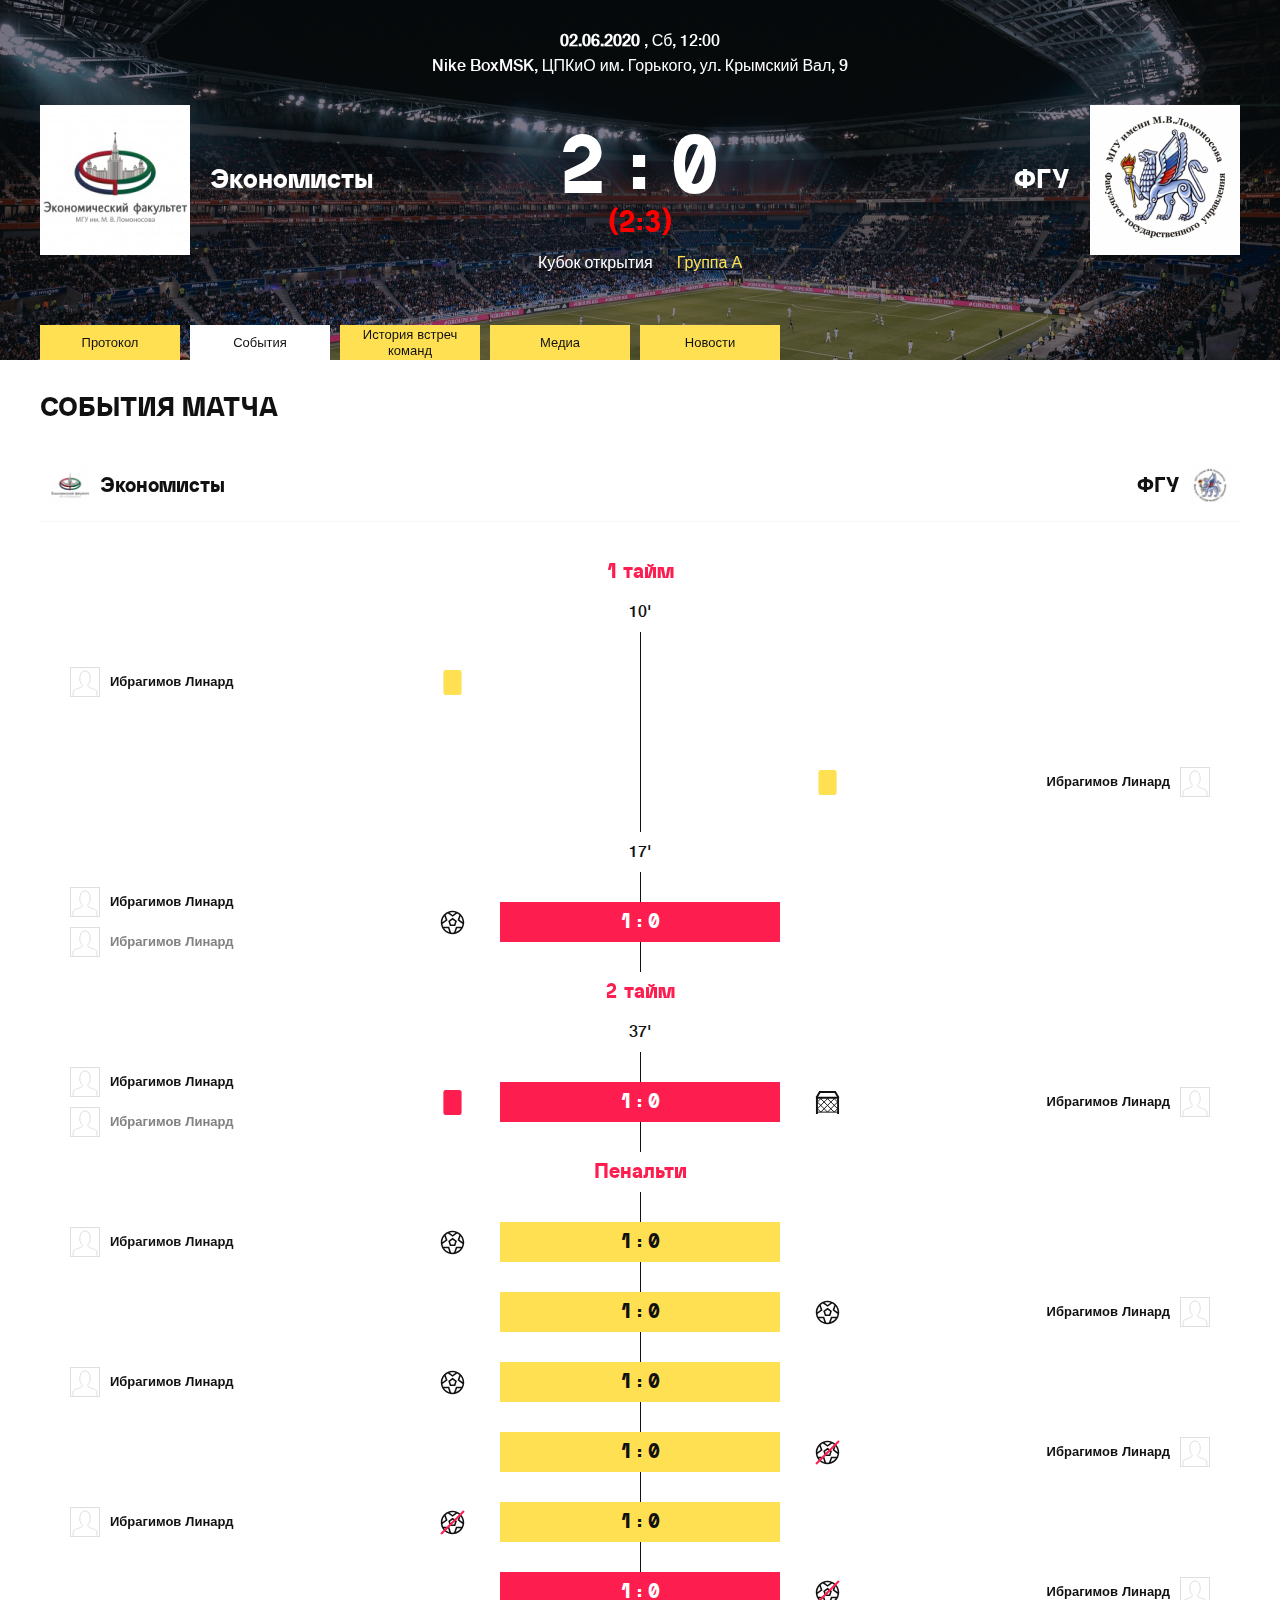
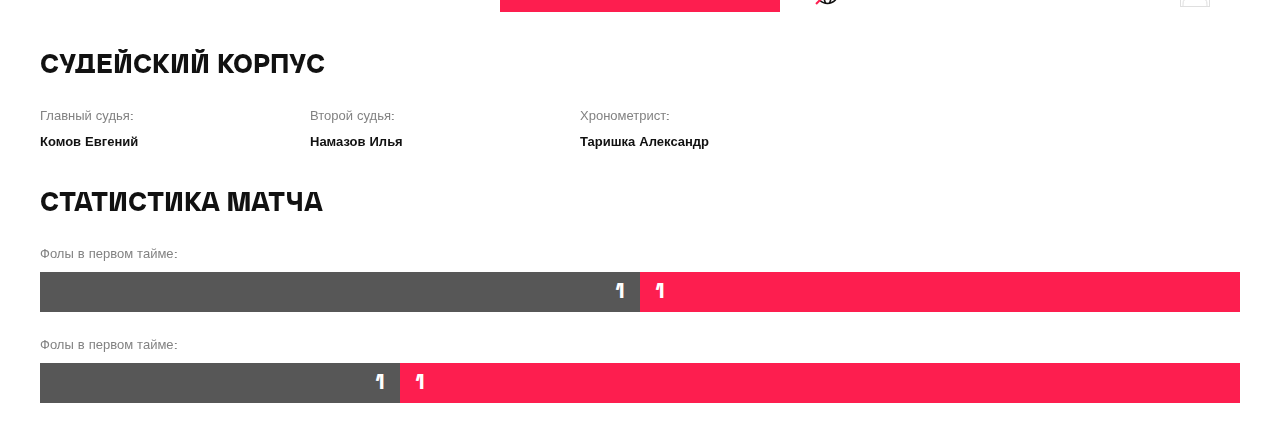
==== commit 825007bc: "Merge pull request #14 from ada2030/feature" ====
--- a/match.html
+++ b/match.html
@@ -6,308 +6,336 @@
   <meta name="viewport" content="width=device-width,initial-scale=1">
   <link href="css/normalize.css" rel="stylesheet">
   <link href="css/style.css" rel="stylesheet">
-</head>
+  </head>
 <body>
-	<svg class="svg-sprite" style="display: none;" >
+  <svg class="svg-sprite" style="display: none;" >
     <symbol id="profile" viewBox="0 0 30 30" xmlns="http://www.w3.org/2000/svg" fill="none">
-        <rect x="0.5" y="0.5" width="29" height="29" fill="white" stroke="#DFDFDF"/>
-          <path d="M3 30C3 26.6984 3.15909 24.6414 3.47727 23.8289C3.77273 23.3388 4.39773 22.8681 5.35227 22.4167C5.44318 22.3651 6.19034 22.0813 7.59375 21.5655C8.99716 21.0496 9.71591 20.7852 9.75 20.7723C10.5341 20.4499 11.0483 20.2016 11.2926 20.0275C11.5369 19.8534 11.7216 19.6116 11.8466 19.3021L12.2386 18.3735C12.2955 18.0511 12.2273 17.7867 12.0341 17.5804C10.5227 16.0327 9.77273 13.937 9.78409 11.2932C9.78409 9.16518 10.2443 7.41766 11.1648 6.0506C12.0852 4.68353 13.3636 4 15 4C16.6364 4 17.9148 4.68353 18.8352 6.0506C19.7557 7.41766 20.2159 9.16518 20.2159 11.2932C20.2273 13.937 19.4773 16.0327 17.9659 17.5804C17.7727 17.7867 17.7045 18.0511 17.7614 18.3735L18.1534 19.3021C18.2784 19.6116 18.4631 19.8534 18.7074 20.0275C18.9517 20.2016 19.4659 20.4499 20.25 20.7723C20.2841 20.7852 21.0028 21.0496 22.4063 21.5655C23.8097 22.0813 24.5568 22.3651 24.6477 22.4167C25.6023 22.8681 26.2273 23.3388 26.5227 23.8289C26.8409 24.6414 27 26.6984 27 30" stroke="#DFDFDF"/>
+      <rect x="0.5" y="0.5" width="29" height="29" fill="white" stroke="#DFDFDF"/>
+      <path d="M3 30C3 26.6984 3.15909 24.6414 3.47727 23.8289C3.77273 23.3388 4.39773 22.8681 5.35227 22.4167C5.44318 22.3651 6.19034 22.0813 7.59375 21.5655C8.99716 21.0496 9.71591 20.7852 9.75 20.7723C10.5341 20.4499 11.0483 20.2016 11.2926 20.0275C11.5369 19.8534 11.7216 19.6116 11.8466 19.3021L12.2386 18.3735C12.2955 18.0511 12.2273 17.7867 12.0341 17.5804C10.5227 16.0327 9.77273 13.937 9.78409 11.2932C9.78409 9.16518 10.2443 7.41766 11.1648 6.0506C12.0852 4.68353 13.3636 4 15 4C16.6364 4 17.9148 4.68353 18.8352 6.0506C19.7557 7.41766 20.2159 9.16518 20.2159 11.2932C20.2273 13.937 19.4773 16.0327 17.9659 17.5804C17.7727 17.7867 17.7045 18.0511 17.7614 18.3735L18.1534 19.3021C18.2784 19.6116 18.4631 19.8534 18.7074 20.0275C18.9517 20.2016 19.4659 20.4499 20.25 20.7723C20.2841 20.7852 21.0028 21.0496 22.4063 21.5655C23.8097 22.0813 24.5568 22.3651 24.6477 22.4167C25.6023 22.8681 26.2273 23.3388 26.5227 23.8289C26.8409 24.6414 27 26.6984 27 30" stroke="#DFDFDF"/>
     </symbol>
     <symbol id="yellow-card" viewBox="0 0 16 22" xmlns="http://www.w3.org/2000/svg" fill="none">
-        <rect width="16" height="22" rx="2" fill="#FFE052"/>
+      <rect width="16" height="22" rx="2" fill="#FFE052"/>
     </symbol>
     <symbol id="goal" viewBox="0 0 24 24" xmlns="http://www.w3.org/2000/svg" fill="none">
-        <path d="M19.955 4.045C18.9115 2.99733 17.671 2.16639 16.3051 1.60004C14.9391 1.03369 13.4747 0.743099 11.996 0.745004C5.78297 0.745004 0.745972 5.782 0.745972 11.995C0.745972 15.104 2.00697 17.918 4.04497 19.954C5.08849 21.0017 6.32892 21.8326 7.69486 22.399C9.0608 22.9653 10.5253 23.2559 12.004 23.254C18.217 23.254 23.254 18.217 23.254 12.004C23.254 8.895 21.993 6.081 19.955 4.045ZM19.746 6.086C20.9678 7.67088 21.6652 9.59725 21.741 11.597L21.742 11.616L18.642 9.283L19.746 6.086ZM14.814 2.665L12.078 4.698L9.21297 2.657C10.1171 2.3842 11.0566 2.24704 12.001 2.25C13.005 2.25 13.973 2.402 14.884 2.683L14.815 2.665H14.814ZM5.47497 9.283L2.25797 11.64C2.32833 9.60336 3.04098 7.64114 4.29397 6.034L4.27797 6.056L5.47497 9.283ZM4.04097 17.625H7.76097L8.93497 21.256C6.97226 20.5977 5.26686 19.3377 4.06097 17.655L4.04097 17.625ZM10.64 21.655L8.85197 16.125H3.16697C2.76958 15.2886 2.4983 14.3979 2.36197 13.482L2.35497 13.428L7.27497 9.82401L5.41697 4.815C6.04615 4.23647 6.74847 3.74293 7.50597 3.347L7.55997 3.321L12.097 6.552L16.444 3.322C17.264 3.749 17.971 4.249 18.602 4.83L18.595 4.824L16.868 9.82401L21.647 13.42C21.5079 14.3775 21.2254 15.3086 20.809 16.182L20.834 16.124H15.353L13.382 21.651C12.4552 21.7827 11.5144 21.7813 10.588 21.647L10.641 21.653L10.64 21.655ZM15.121 21.238L16.409 17.625H19.959C18.7795 19.2872 17.1132 20.5423 15.19 21.217L15.121 21.238Z" fill="#111111"/>
-				<path d="M16.257 10.473L12.087 7.44299L7.91699 10.473L9.50999 15.375H14.664L16.257 10.473ZM13.574 13.875H10.599L9.67999 11.046L12.086 9.29799L14.492 11.046L13.574 13.875Z" fill="#111111"/>
+      <path d="M19.955 4.045C18.9115 2.99733 17.671 2.16639 16.3051 1.60004C14.9391 1.03369 13.4747 0.743099 11.996 0.745004C5.78297 0.745004 0.745972 5.782 0.745972 11.995C0.745972 15.104 2.00697 17.918 4.04497 19.954C5.08849 21.0017 6.32892 21.8326 7.69486 22.399C9.0608 22.9653 10.5253 23.2559 12.004 23.254C18.217 23.254 23.254 18.217 23.254 12.004C23.254 8.895 21.993 6.081 19.955 4.045ZM19.746 6.086C20.9678 7.67088 21.6652 9.59725 21.741 11.597L21.742 11.616L18.642 9.283L19.746 6.086ZM14.814 2.665L12.078 4.698L9.21297 2.657C10.1171 2.3842 11.0566 2.24704 12.001 2.25C13.005 2.25 13.973 2.402 14.884 2.683L14.815 2.665H14.814ZM5.47497 9.283L2.25797 11.64C2.32833 9.60336 3.04098 7.64114 4.29397 6.034L4.27797 6.056L5.47497 9.283ZM4.04097 17.625H7.76097L8.93497 21.256C6.97226 20.5977 5.26686 19.3377 4.06097 17.655L4.04097 17.625ZM10.64 21.655L8.85197 16.125H3.16697C2.76958 15.2886 2.4983 14.3979 2.36197 13.482L2.35497 13.428L7.27497 9.82401L5.41697 4.815C6.04615 4.23647 6.74847 3.74293 7.50597 3.347L7.55997 3.321L12.097 6.552L16.444 3.322C17.264 3.749 17.971 4.249 18.602 4.83L18.595 4.824L16.868 9.82401L21.647 13.42C21.5079 14.3775 21.2254 15.3086 20.809 16.182L20.834 16.124H15.353L13.382 21.651C12.4552 21.7827 11.5144 21.7813 10.588 21.647L10.641 21.653L10.64 21.655ZM15.121 21.238L16.409 17.625H19.959C18.7795 19.2872 17.1132 20.5423 15.19 21.217L15.121 21.238Z" fill="#111111"/>
+      <path d="M16.257 10.473L12.087 7.44299L7.91699 10.473L9.50999 15.375H14.664L16.257 10.473ZM13.574 13.875H10.599L9.67999 11.046L12.086 9.29799L14.492 11.046L13.574 13.875Z" fill="#111111"/>
     </symbol>
     <symbol id="no-goal" viewBox="0 0 24 24" xmlns="http://www.w3.org/2000/svg" fill="none">
-        <path d="M19.955 4.045C18.9115 2.99733 17.671 2.16639 16.3051 1.60004C14.9391 1.03369 13.4747 0.743099 11.996 0.745004C5.78297 0.745004 0.745972 5.782 0.745972 11.995C0.745972 15.104 2.00697 17.918 4.04497 19.954C5.08849 21.0017 6.32892 21.8326 7.69486 22.399C9.0608 22.9653 10.5253 23.2559 12.004 23.254C18.217 23.254 23.254 18.217 23.254 12.004C23.254 8.895 21.993 6.081 19.955 4.045ZM19.746 6.086C20.9678 7.67088 21.6652 9.59725 21.741 11.597L21.742 11.616L18.642 9.283L19.746 6.086ZM14.814 2.665L12.078 4.698L9.21297 2.657C10.1171 2.3842 11.0566 2.24704 12.001 2.25C13.005 2.25 13.973 2.402 14.884 2.683L14.815 2.665H14.814ZM5.47497 9.283L2.25797 11.64C2.32833 9.60336 3.04098 7.64114 4.29397 6.034L4.27797 6.056L5.47497 9.283ZM4.04097 17.625H7.76097L8.93497 21.256C6.97226 20.5977 5.26686 19.3377 4.06097 17.655L4.04097 17.625ZM10.64 21.655L8.85197 16.125H3.16697C2.76958 15.2886 2.4983 14.3979 2.36197 13.482L2.35497 13.428L7.27497 9.82401L5.41697 4.815C6.04615 4.23647 6.74847 3.74293 7.50597 3.347L7.55997 3.321L12.097 6.552L16.444 3.322C17.264 3.749 17.971 4.249 18.602 4.83L18.595 4.824L16.868 9.82401L21.647 13.42C21.5079 14.3775 21.2254 15.3086 20.809 16.182L20.834 16.124H15.353L13.382 21.651C12.4552 21.7827 11.5144 21.7813 10.588 21.647L10.641 21.653L10.64 21.655ZM15.121 21.238L16.409 17.625H19.959C18.7795 19.2872 17.1132 20.5423 15.19 21.217L15.121 21.238Z" fill="#111111"/>
-				<path d="M16.257 10.473L12.087 7.44299L7.91699 10.473L9.50999 15.375H14.664L16.257 10.473ZM13.574 13.875H10.599L9.67999 11.046L12.086 9.29799L14.492 11.046L13.574 13.875Z" fill="#111111"/>
-				<path fill-rule="evenodd" clip-rule="evenodd" d="M23.7071 1.70712L1.70706 23.7071L0.292847 22.2929L22.2928 0.292908L23.7071 1.70712Z" fill="#FD1E4F"/>
+      <path d="M19.955 4.045C18.9115 2.99733 17.671 2.16639 16.3051 1.60004C14.9391 1.03369 13.4747 0.743099 11.996 0.745004C5.78297 0.745004 0.745972 5.782 0.745972 11.995C0.745972 15.104 2.00697 17.918 4.04497 19.954C5.08849 21.0017 6.32892 21.8326 7.69486 22.399C9.0608 22.9653 10.5253 23.2559 12.004 23.254C18.217 23.254 23.254 18.217 23.254 12.004C23.254 8.895 21.993 6.081 19.955 4.045ZM19.746 6.086C20.9678 7.67088 21.6652 9.59725 21.741 11.597L21.742 11.616L18.642 9.283L19.746 6.086ZM14.814 2.665L12.078 4.698L9.21297 2.657C10.1171 2.3842 11.0566 2.24704 12.001 2.25C13.005 2.25 13.973 2.402 14.884 2.683L14.815 2.665H14.814ZM5.47497 9.283L2.25797 11.64C2.32833 9.60336 3.04098 7.64114 4.29397 6.034L4.27797 6.056L5.47497 9.283ZM4.04097 17.625H7.76097L8.93497 21.256C6.97226 20.5977 5.26686 19.3377 4.06097 17.655L4.04097 17.625ZM10.64 21.655L8.85197 16.125H3.16697C2.76958 15.2886 2.4983 14.3979 2.36197 13.482L2.35497 13.428L7.27497 9.82401L5.41697 4.815C6.04615 4.23647 6.74847 3.74293 7.50597 3.347L7.55997 3.321L12.097 6.552L16.444 3.322C17.264 3.749 17.971 4.249 18.602 4.83L18.595 4.824L16.868 9.82401L21.647 13.42C21.5079 14.3775 21.2254 15.3086 20.809 16.182L20.834 16.124H15.353L13.382 21.651C12.4552 21.7827 11.5144 21.7813 10.588 21.647L10.641 21.653L10.64 21.655ZM15.121 21.238L16.409 17.625H19.959C18.7795 19.2872 17.1132 20.5423 15.19 21.217L15.121 21.238Z" fill="#111111"/>
+      <path d="M16.257 10.473L12.087 7.44299L7.91699 10.473L9.50999 15.375H14.664L16.257 10.473ZM13.574 13.875H10.599L9.67999 11.046L12.086 9.29799L14.492 11.046L13.574 13.875Z" fill="#111111"/>
+      <path fill-rule="evenodd" clip-rule="evenodd" d="M23.7071 1.70712L1.70706 23.7071L0.292847 22.2929L22.2928 0.292908L23.7071 1.70712Z" fill="#FD1E4F"/>
     </symbol>
     <symbol id="red-card" viewBox="0 0 16 22" xmlns="http://www.w3.org/2000/svg" fill="none">
-        <rect width="16" height="22" rx="2" fill="#FD1E4F"/>
+      <rect width="16" height="22" rx="2" fill="#FD1E4F"/>
     </symbol>
     <symbol id="penalty" viewBox="0 0 26 24" xmlns="http://www.w3.org/2000/svg" fill="none">
-        <path fill-rule="evenodd" clip-rule="evenodd" d="M1 6H3V6.00024L23 6.00024V6H25V6.00024V8.00025V24H23V8.00025L3 8.00024V24H1V8.00024V6.00024V6Z" fill="#111111"/>
-        <path d="M2 22H24" stroke="#111111"/>
-        <path d="M2 18L6 22" stroke="#111111"/>
-        <path d="M2 11L13 22" stroke="#111111"/>
-        <path d="M24 11L13 22" stroke="#111111"/>
-        <path d="M24 18L20 22" stroke="#111111"/>
-        <path d="M21 7L6 22" stroke="#111111"/>
-        <path d="M14 7L2 19" stroke="#111111"/>
-        <path d="M7 7L2 12" stroke="#111111"/>
-        <path d="M5 7L20 22" stroke="#111111"/>
-        <path d="M12 7L24 19" stroke="#111111"/>
-        <path d="M19 7L24 12" stroke="#111111"/>
-        <path d="M1.5 7L5.001 1.00038L20.999 0.999895L24.5 7" stroke="#111111" stroke-width="2"/>
+      <path fill-rule="evenodd" clip-rule="evenodd" d="M1 6H3V6.00024L23 6.00024V6H25V6.00024V8.00025V24H23V8.00025L3 8.00024V24H1V8.00024V6.00024V6Z" fill="#111111"/>
+      <path d="M2 22H24" stroke="#111111"/>
+      <path d="M2 18L6 22" stroke="#111111"/>
+      <path d="M2 11L13 22" stroke="#111111"/>
+      <path d="M24 11L13 22" stroke="#111111"/>
+      <path d="M24 18L20 22" stroke="#111111"/>
+      <path d="M21 7L6 22" stroke="#111111"/>
+      <path d="M14 7L2 19" stroke="#111111"/>
+      <path d="M7 7L2 12" stroke="#111111"/>
+      <path d="M5 7L20 22" stroke="#111111"/>
+      <path d="M12 7L24 19" stroke="#111111"/>
+      <path d="M19 7L24 12" stroke="#111111"/>
+      <path d="M1.5 7L5.001 1.00038L20.999 0.999895L24.5 7" stroke="#111111" stroke-width="2"/>
     </symbol>
   </svg>
-  <main class="main match-main">
-  	<section class="promo">
-  		<div class="promo__information">
-  			<p class="promo__text">02.06.2020, Сб, 12:00</p>
-  			<p class="promo__text">Nike BoxMSK, ЦПКиО им. Горького, ул. Крымский Вал, 9</p>
-  		</div>
-  		<div class="promo__match">
-  			<div class="promo__team">
-  				<a class="promo__team-link" href="#">
-  					<img class="promo__image" src="img/first-team.png" alt="первая команда" width="150" height="150">
-  					<p class="promo__team-name">Экономисты</p>
-  				</a>
-  			</div>
-  			<div class="promo__score">
-  				<div class="promo__score-block">
-  					<p class="promo__number">2</p>
-  					<p class="promo__colon">:</p>
-  					<p class="promo__number">0</p>
-  				</div>
-  				<div class="promo__tournament">
-  					<a class="promo__tournament-link" href="#">Кубок открытия
-  					</a>
-  					<a class="promo__tournament-link" href="#">Группа А
-  					</a>
-  				</div>
-  			</div>
-  			<div class="promo__team">
-  				<a class="promo__team-link" href="#">
-  					<p class="promo__team-name">ФГУ</p>
-  					<img class="promo__image" src="img/second-team.png" alt="вторая команда" width="150" height="150">
-  				</a>
-  			</div>
-  			<nav class="promo__menu">
-  				<ul class="promo__list">
-  					<li class="promo__item">
-  						<a class="promo__link" href="#">Протокол</a>
-  					</li>
-  					<li class="promo__item">
-  						<a class="promo__link" href="#">События</a>
-  					</li>
-  					<li class="promo__item">
-  						<a class="promo__link" href="#">История</a>
-  					</li>
-  					<li class="promo__item">
-  						<a class="promo__link" href="#">Медиа</a>
-  					</li>
-  					<li class="promo__item">
-  						<a class="promo__link" href="#">Новости</a>
-  					</li>
-  				</ul>
-  			</nav>
-  		</div>
-  	</section>
-  	<section class="events">
-  	  <div class="heading">
-        <h2 class="heading__text">События матча</h2>
+  <main class="match-main">
+    <section class="promo">
+      <div class="promo__information">
+        <p class="promo__text"> <span class="promo__date">02.06.2020</span> , Сб, 12:00</p>
+        <p class="promo__text">Nike BoxMSK, ЦПКиО им. Горького, ул. Крымский Вал, 9</p>
       </div>
-      <div class="events__teams">
-        <a class="events__teams-link" href="#">
-          <img class="events__image" src="img/first-team-mini.png" alt="иконка команды" width="40" height="40">
-          Экономисты
+      <div class="promo__match">
+        <a class="promo__team-link" href="#">
+          <img class="promo__image" src="img/first-team.png" alt="первая команда" width="150" height="150">
+          <p class="promo__team-name">Экономисты</p>
         </a>
-        <a class="events__teams-link" href="#">
-          ФГУ
-          <img class="events__image" src="img/second-team-mini.png" alt="иконка команды" width="40" height="40">
+        <div class="promo__score-block">
+          <p class="promo__score">2 : 0</p>
+          <p class="promo__penalty">(2:3)</p>
+        </div>
+        <a class="promo__team-link" href="#">
+          <p class="promo__team-name">ФГУ</p>
+          <img class="promo__image" src="img/second-team.png" alt="вторая команда" width="150" height="150">
         </a>
       </div>
-      <div class="events__match">
-        <div class="events__players">
-          <div class="first-events">
-            <a class="players" href="#">
-              <svg class="players__profile" width="30" height="30">
-                <use xlink:href="#profile"></use>
-              </svg>
-              Ибрагимов Линард
-            </a>
-            <svg class="first-events__icon" width="25" height="25">
-              <use xlink:href="#yellow-card"></use>
-            </svg>
+      <div class="promo__tournament">
+        <a class="promo__tournament-link" href="#">Кубок открытия</a>
+        <a class="promo__group-link" href="#">Группа А</a>
+      </div>
+    </section>
+    <nav class="tabs">
+      <ul class="tabs__list">
+        <li class="tabs__item">
+          <a class="tabs__link" href="#">Протокол</a>
+        </li>
+        <li class="tabs__item tabs__item--active">
+          <a class="tabs__link" href="#">События</a>
+        </li>
+        <li class="tabs__item">
+          <a class="tabs__link" href="#">История встреч команд</a>
+        </li>
+        <li class="tabs__item">
+          <a class="tabs__link" href="#">Медиа</a>
+        </li>
+        <li class="tabs__item">
+          <a class="tabs__link" href="#">Новости</a>
+        </li>
+      </ul>
+    </nav>
+    <div class="wrapper">
+      <section class="events">
+        <div class="heading">
+          <h2 class="heading__text">События матча</h2>
+        </div>
+        <div class="events__teams">
+          <a class="events__teams-link" href="#">
+            <img class="events__image" src="img/first-team-mini.png" alt="иконка команды" width="40" height="40">
+            Экономисты
+          </a>
+          <a class="events__teams-link" href="#">
+            ФГУ
+            <img class="events__image" src="img/second-team-mini.png" alt="иконка команды" width="40" height="40">
+          </a>
+        </div>
+        <div class="events__match">
+          <p class="events__half">1 тайм</p>
+          <p class="events__minute">10'</p>
+          <div class="events__wrapper events__wrapper--left">
+            <div class="events__block">
+              <div class="events__players-block">
+                <a class="events__players" href="#">
+                  <svg class="events__players-icon" width="30" height="30">
+                    <use xlink:href="#profile"></use>
+                  </svg>
+                  <p class="events__name">Ибрагимов Линард</p>
+                </a>
+              </div>
+              <svg class="events__icon events__icon--left" width="25" height="25">
+                <use xlink:href="#yellow-card"></use>
+              </svg>
+            </div>
+          </div> 
+          <div class="events__wrapper events__wrapper--right">
+            <div class="events__block">
+              <svg class="events__icon events__icon--right" width="25" height="25">
+                <use xlink:href="#yellow-card"></use>
+              </svg>
+              <div class="events__players-block">
+                <a class="events__players" href="#">
+                  <p class="events__name">Ибрагимов Линард</p>
+                  <svg class="events__players-icon" width="30" height="30">
+                    <use xlink:href="#profile"></use>
+                  </svg>
+                </a>
+              </div>
+            </div>
           </div>
-          <div class="first-events">
-            <div class="players-block">
-              <a class="players" href="#">
-                <svg class="players__profile" width="30" height="30">
-                  <use xlink:href="#profile"></use>
-                </svg>
-                Ибрагимов Линард
-              </a>
-              <a class="players assistant" href="#">
-                <svg class="players__profile" width="30" height="30">
-                  <use xlink:href="#profile"></use>
-                </svg>
-                Ибрагимов Линард
-              </a>
-            </div>
-            <svg class="first-events__icon" width="25" height="25">
-              <use xlink:href="#goal"></use>
-            </svg>
-          </div>
-          <div class="first-events">
-            <a class="players" href="#">
-              <svg class="players__profile" width="30" height="30">
-                <use xlink:href="#profile"></use>
-              </svg>
-              Ибрагимов Линард
-            </a>
-            <svg class="first-events__icon" width="25" height="25">
-              <use xlink:href="#red-card"></use>
-            </svg>
-          </div>
-          <div class="first-events">
-            <div class="players-block">
-              <a class="players" href="#">
-                <svg class="players__profile" width="30" height="30">
-                  <use xlink:href="#profile"></use>
-                </svg>
-                Ибрагимов Линард
-              </a>
-            </div>
-            <svg class="first-events__icon" width="25" height="25">
-              <use xlink:href="#goal"></use>
-            </svg>
-          </div>
-          <div class="first-events">
-            <div class="players-block">
-              <a class="players" href="#">
-                <svg class="players__profile" width="30" height="30">
-                  <use xlink:href="#profile"></use>
-                </svg>
-                Ибрагимов Линард
-              </a>
-            </div>
-            <svg class="first-events__icon" width="25" height="25">
-              <use xlink:href="#goal"></use>
-            </svg>
-          </div>
-          <div class="first-events">
-            <a class="players" href="#">
-              <svg class="players__profile" width="30" height="30">
-                <use xlink:href="#profile"></use>
-              </svg>
-            Ибрагимов Линард
-            </a>
-            <svg class="first-events__icon" width="25" height="25">
-              <use xlink:href="#no-goal"></use>
-            </svg>
-          </div>
-        </div>
-        <div class="events__time">
-          <p class="events__half">1 тайм</p>
-          <p class="events__minute">10'</p> 
-          <div class="events__line events__line--game"></div>
-          <p class="events__minute">17'</p> 
-          <div class="events__line events__line--game"></div>
-          <p class="events__score events__score--game">1 : 0</p>
-          <div class="events__line events__line--game"></div>
+          <p class="events__minute">17'</p>
+          <div class="events__wrapper events__wrapper--left">
+            <div class="events__block">
+              <div class="events__players-block">
+                <a class="events__players" href="#">
+                  <svg class="events__players-icon" width="30" height="30">
+                    <use xlink:href="#profile"></use>
+                  </svg>
+                  <p class="events__name">Ибрагимов Линард</p>
+                </a>
+                <a class="events__players events__players--assistant" href="#">
+                  <svg class="events__players-icon" width="30" height="30">
+                    <use xlink:href="#profile"></use>
+                  </svg>
+                  <p class="events__name">Ибрагимов Линард</p>
+                </a>
+              </div>
+              <svg class="events__icon events__icon--left" width="25" height="25">
+                <use xlink:href="#goal"></use>
+              </svg>
+            </div>
+            <p class="events__score events__score--game">1 : 0</p>
+          </div> 
           <p class="events__half">2 тайм</p>
           <p class="events__minute">37'</p>
-          <div class="events__line events__line--game"></div>
-          <p class="events__score events__score--game">1 : 1</p>
-          <div class="events__line events__line--game"></div>
+          <div class="events__wrapper events__wrapper--left">
+            <div class="events__block">
+              <div class="events__players-block">
+                <a class="events__players" href="#">
+                  <svg class="events__players-icon" width="30" height="30">
+                    <use xlink:href="#profile"></use>
+                  </svg>
+                  <p class="events__name">Ибрагимов Линард</p>
+                </a>
+                <a class="events__players events__players--assistant" href="#">
+                  <svg class="events__players-icon" width="30" height="30">
+                    <use xlink:href="#profile"></use>
+                  </svg>
+                  <p class="events__name">Ибрагимов Линард</p>
+                </a>
+              </div>
+              <svg class="events__icon events__icon--left" width="25" height="25">
+                <use xlink:href="#red-card"></use>
+              </svg>
+            </div>
+            <p class="events__score events__score--game">1 : 0</p>
+            <div class="events__block">
+              <svg class="events__icon events__icon--right" width="25" height="25">
+                <use xlink:href="#penalty"></use>
+              </svg>
+              <div class="events__players-block">
+                <a class="events__players" href="#">
+                  <p class="events__name">Ибрагимов Линард</p>
+                  <svg class="events__players-icon" width="30" height="30">
+                    <use xlink:href="#profile"></use>
+                  </svg>
+                </a>
+              </div>
+            </div>
+          </div> 
           <p class="events__half">Пенальти</p>
-          <p class="events__minute">37'</p>
-          <div class="events__line events__line--penalty"></div>
-          <p class="events__score events__score--penalty">1 : 0</p>
-          <div class="events__line events__line--penalty"></div>
-          <p class="events__score events__score--penalty">1 : 1</p>
-          <div class="events__line events__line--penalty"></div>
-          <p class="events__score events__score--penalty">2 : 1</p>
-          <div class="events__line events__line--penalty"></div>
-          <p class="events__score events__score--penalty">2 : 1</p>
-          <div class="events__line events__line--penalty"></div>
-          <p class="events__score events__score--penalty">2 : 1</p>
-          <div class="events__line events__line--penalty"></div>
-          <p class="events__score events__score--game">2 : 1</p>
-        </div>
-        <div class="events__players">
-          <div class="second-events">
-            <svg class="second-events__icon" width="25" height="25">
-              <use xlink:href="#penalty"></use>
-            </svg>
-            <a class="players" href="#">
-              Ибрагимов Линард
-              <svg class="players__profile" width="30" height="30">
-                <use xlink:href="#profile"></use>
-              </svg>
-            </a>
-          </div>
-          <div class="second-events">
-            <svg class="second-events__icon" width="25" height="25">
-              <use xlink:href="#goal"></use>
-            </svg>
-            <div class="players-block">
-              <a class="players" href="#">
-                Ибрагимов Линард
-                <svg class="players__profile" width="30" height="30">
-                  <use xlink:href="#profile"></use>
-                </svg>
-              </a>
-            </div>
-          </div>
-          <div class="second-events">
-            <svg class="second-events__icon" width="25" height="25">
-              <use xlink:href="#no-goal"></use>
-            </svg>
-            <a class="players" href="#">
-              Ибрагимов Линард
-              <svg class="players__profile" width="30" height="30">
-                <use xlink:href="#profile"></use>
-              </svg>
-            </a>
-          </div>
-          <div class="second-events">
-            <svg class="second-events__icon" width="25" height="25">
-              <use xlink:href="#no-goal"></use>
-            </svg>
-            <a class="players" href="#">
-              Ибрагимов Линард
-              <svg class="players__profile" width="30" height="30">
-                <use xlink:href="#profile"></use>
-              </svg>
-            </a>
-          </div>
-        </div>
-      </div>
-  	</section>
-  	<section class="referee">
-  	  <div class="heading">
-        <h2 class="heading__text">судейский корпус</h2>
-      </div>
-      <div class="referee__wrapper">
-        <div class="referee__block">
-          <p class="referee__text">Главный судья:</p>
-          <p class="referee__name">Комов Евгений</p>
-        </div>
-        <div class="referee__block">
-          <p class="referee__text">Второй судья:</p>
-          <p class="referee__name">Намазов Илья</p>
-        </div>
-        <div class="referee__block">
-          <p class="referee__text">Хронометрист:</p>
-          <p class="referee__name">Таришка Александр</p>
-        </div>
-      </div>
-  	</section>
-  	<section class="statistic">
-  	  <div class="heading">
-        <h2 class="heading__text">Статистика матча</h2>
-      </div>
-      <div class="statistic__half">
-        <p class="statistic__text">Фолы в первом тайме:</p>
-        <div class="statistic__line">
-          <div class="statistic__item" style="width: 50%">1</div>
-          <div class="statistic__item" style="width: 50%">1</div>
-        </div>
-      </div>
-      <div class="statistic__half">
-        <p class="statistic__text">Фолы в первом тайме:</p>
-        <div class="statistic__line">
-          <div class="statistic__item" style="width: 30%">1</div>
-          <div class="statistic__item" style="width: 70%">1</div>
-        </div>
-      </div>
-  	</section>
+          <div class="events__wrapper events__wrapper--left events__wrapper--penalty">
+            <div class="events__block">
+              <div class="events__players-block">
+                <a class="events__players" href="#">
+                  <svg class="events__players-icon" width="30" height="30">
+                    <use xlink:href="#profile"></use>
+                  </svg>
+                  <p class="events__name">Ибрагимов Линард</p>
+                </a>
+              </div>
+              <svg class="events__icon events__icon--left" width="25" height="25">
+                <use xlink:href="#goal"></use>
+              </svg>
+            </div>
+            <p class="events__score events__score--penalty">1 : 0</p>
+          </div> 
+          <div class="events__wrapper events__wrapper--right events__wrapper--penalty">
+            <p class="events__score events__score--penalty">1 : 0</p>
+            <div class="events__block">
+              <svg class="events__icon events__icon--right" width="25" height="25">
+                <use xlink:href="#goal"></use>
+              </svg>
+              <div class="events__players-block">
+                <a class="events__players" href="#">
+                  <p class="events__name">Ибрагимов Линард</p>
+                  <svg class="events__players-icon" width="30" height="30">
+                    <use xlink:href="#profile"></use>
+                  </svg>
+                </a>
+              </div>
+            </div>
+          </div> 
+          <div class="events__wrapper events__wrapper--left events__wrapper--penalty">
+            <div class="events__block">
+              <div class="events__players-block">
+                <a class="events__players" href="#">
+                  <svg class="events__players-icon" width="30" height="30">
+                    <use xlink:href="#profile"></use>
+                  </svg>
+                  <p class="events__name">Ибрагимов Линард</p>
+                </a>
+              </div>
+              <svg class="events__icon events__icon--left" width="25" height="25">
+                <use xlink:href="#goal"></use>
+              </svg>
+            </div>
+            <p class="events__score events__score--penalty">1 : 0</p>
+          </div> 
+          <div class="events__wrapper events__wrapper--right events__wrapper--penalty">
+            <p class="events__score events__score--penalty">1 : 0</p>
+            <div class="events__block">
+              <svg class="events__icon events__icon--right" width="25" height="25">
+                <use xlink:href="#no-goal"></use>
+              </svg>
+              <div class="events__players-block">
+                <a class="events__players" href="#">
+                  <p class="events__name">Ибрагимов Линард</p>
+                  <svg class="events__players-icon" width="30" height="30">
+                    <use xlink:href="#profile"></use>
+                  </svg>
+                </a>
+              </div>
+            </div>
+          </div> 
+          <div class="events__wrapper events__wrapper--left events__wrapper--penalty">
+            <div class="events__block">
+              <div class="events__players-block">
+                <a class="events__players" href="#">
+                  <svg class="events__players-icon" width="30" height="30">
+                    <use xlink:href="#profile"></use>
+                  </svg>
+                  <p class="events__name">Ибрагимов Линард</p>
+                </a>
+              </div>
+              <svg class="events__icon events__icon--left" width="25" height="25">
+                <use xlink:href="#no-goal"></use>
+              </svg>
+            </div>
+            <p class="events__score events__score--penalty">1 : 0</p>
+          </div> 
+          <div class="events__wrapper events__wrapper--right events__wrapper--penalty">
+            <p class="events__score events__score--penalty">1 : 0</p>
+            <div class="events__block">
+              <svg class="events__icon events__icon--right" width="25" height="25">
+                <use xlink:href="#no-goal"></use>
+              </svg>
+              <div class="events__players-block">
+                <a class="events__players" href="#">
+                  <p class="events__name">Ибрагимов Линард</p>
+                  <svg class="events__players-icon" width="30" height="30">
+                    <use xlink:href="#profile"></use>
+                  </svg>
+                </a>
+              </div>
+            </div>
+          </div> 
+        </div>
+      </section>
+      <section class="referee">
+        <div class="heading">
+          <h2 class="heading__text">судейский корпус</h2>
+        </div>
+        <ul class="referee__list">
+          <li class="referee__item">
+            <p class="referee__text">Главный судья:</p>
+            <p class="referee__name">Комов Евгений</p>
+          </li>
+          <li class="referee__item">
+            <p class="referee__text">Второй судья:</p>
+            <p class="referee__name">Намазов Илья</p>
+          </li>
+          <li class="referee__item">
+            <p class="referee__text">Хронометрист:</p>
+            <p class="referee__name">Таришка Александр</p>
+          </li>
+        </ul>
+      </section>
+      <section class="statistic">
+        <div class="heading">
+          <h2 class="heading__text">Статистика матча</h2>
+        </div>
+        <ul class="statistic__list">
+          <li class="statistic__item">
+            <p class="statistic__text">Фолы в первом тайме:</p>
+            <div class="statistic__line">
+              <div class="statistic__part" style="width: 50%">1</div>
+              <div class="statistic__part" style="width: 50%">1</div>
+            </div>
+          </li>
+          <li class="statistic__item">
+            <p class="statistic__text">Фолы в первом тайме:</p>
+            <div class="statistic__line">
+              <div class="statistic__part" style="width: 30%">1</div>
+              <div class="statistic__part" style="width: 70%">1</div>
+            </div>
+          </li>
+        </ul>
+      </section>
+    </div>
   </main>
 </body>
 </html>--- a/css/style.css
+++ b/css/style.css
@@ -846,11 +846,16 @@
 }
 
 .match-main {
-  background-color: var(--white);
+  font-family: "Helvetica Neue", "Arial", san-serif;
+  font-size: 16px;
+  line-height: 26px;
+  font-style: normal;
+  font-weight: 400;
+  margin: 0 auto;
+  width: 1280px;
 }
 
 .promo {
-  position: relative;
   height: 360px;
   background: url(../img/match-promo.png);
 }
@@ -860,23 +865,32 @@
   color: var(--white);
   text-align: center;
   margin: 0 auto 0 auto;
-  font-weight: 700;
   padding-top: 30px;
   padding-bottom: 25px;
 }
 
+.promo__text {
+  height: 25px;
+}
+
+.promo__date {
+  font-weight: 700;
+}
+
 .promo__match {
   padding: 0 40px;
   display: flex;
 }
 
-.promo__team {
-  width: 245px;
-}
-
 .promo__team-link {
   display: flex;
   align-items: center;
+  justify-content: flex-start;
+  width: calc(100%/3);
+}
+
+.promo__team-link:last-child {
+  justify-content: flex-end;
 }
 
 .promo__team-name {
@@ -887,73 +901,68 @@
   color: var(--white);
 }
 
+.promo__score-block {
+  display: flex;
+  font-family: "Editorial Grotesk", "Arial", san-serif;
+  font-weight: 700;
+  color: var(--white);
+  margin: 0 auto;
+  flex-direction: column;
+  justify-content: center;
+  align-items: center;
+  height: 150px;
+}
+
 .promo__score {
-  position: relative;
-  margin: 0 auto;
-  display: flex;
-  flex-direction: column;
-}
-
-.promo__score-block {
-  display: flex;
-  font-family: "Editorial Grotesk", "Arial", san-serif;
-  font-weight: 700;
-  color: var(--white);
-}
-
-.promo__number {
-  width: 110px;
-  height: 150px;
   display: flex;
   justify-content: center;
-  align-items: center;
   font-size: 80px;
   line-height: 85px
 }
 
-.promo__colon {
-  font-size: 40px;
-  display: flex;
-  align-items: center;
+.promo__penalty {
+  font-size: 30px;
+  display: flex;
+  justify-content: center;
+  color: var(--red);
 }
 
 .promo__tournament {
-  position: absolute;
   text-decoration: underline;
-  line-height: 26px;
+  line-height: 16px;
   text-align: center;
-  top: 130px;
+  margin-bottom: 50px;
+  height: 20px;
 }
 
 .promo__tournament-link {
   color: var(--white);
-  padding-right: 20px;
-}
-
-.promo__tournament-link:hover {
+  width: 100%;
+  padding: 0 10px;
+}
+
+.promo__group-link {
   color: var(--yellow);
-}
-
-.promo__menu {
-  position: absolute;
-  bottom: 0px;
-  left: 40px;
-}
-
-.promo__list {
-  display: flex;
-}
-
-.promo__item {
+  padding: 0 10px;
+  width: 100%;
+}
+
+.tabs {
+  position: relative;
+  bottom: 35px;
+  margin-left: 40px;
+}
+
+.tabs__list {
+  display: flex;
+}
+
+.tabs__item {
   margin-right: 10px;
   background-color: var(--yellow);
 }
 
-.promo__item:nth-child(2) {
-  background-color: var(--white)
-}
-
-.promo__link {
+.tabs__link {
   width: 140px;
   height: 35px;
   font-weight: 500;
@@ -963,24 +972,35 @@
   display: flex;
   align-items: center;
   justify-content: center;
-}
-
-.promo__link:active {
+  text-align: center;
+  padding: 0 10px;
+}
+
+.tabs__link:active {
   background-color: var(--white)
 }
 
+.tabs__item--active {
+  background-color: var(--white);
+}
+
+.wrapper {
+  margin: 0 40px 40px 40px;
+}
+
 .events {
-  margin: 40px;
+  margin-bottom: 30px;
 }
 
 .events__teams {
   display: flex;
-  width: 1200px;
+  width: 100%;
   border-bottom: 1px solid var(--light-gray);
   padding-top: 30px;
   font-family: "Editorial Grotesk", "Arial", san-serif;
   font-weight: 700;
   font-size: 20px;
+  margin-bottom: 20px;
 }
 
 .events__teams-link {
@@ -999,137 +1019,130 @@
 }
 
 .events__match {
+  display: flex;
+  flex-direction: column;
+  padding: 10px;
+}
+
+.events__half {
+  font-size: 20px;
+  font-weight: 700;
+  font-family: "Editorial Grotesk", "Arial", san-serif;
+  color: var(--rose-red);
+  height: 40px;
+  display: flex;
+  align-items: center;
+  align-self: center;
+  background-color: var(--white);
+  z-index: 1;
+}
+
+.events__minute {
+  color: var(--black);
+  height: 40px;
+  display: flex;
+  align-items: center;
+  align-self: center;
+  background-color: var(--white);
+  z-index: 1;
+}
+
+.events__wrapper {
+  position: relative;
+  width: 100%;
+  display: flex;
+  align-items: center;
+  height: 100px;
+  justify-content: space-between;
+}
+
+.events__wrapper::after {
+  position: absolute;
+  content: '';
+  width: 1px;
+  height: 100px;
+  left: 50%;
+  top: 50%;
+  margin-top: -50px;
+  background: var(--black);
+  z-index: -1;
+}
+
+.events__wrapper:last-child .events__score--penalty {
+  background-color: var(--rose-red);
+  color: var(--white);
+}
+
+.events__wrapper:last-child::after {
+  height: 70px;
+  top: 20px;
+}
+
+.events__wrapper--penalty  {
+  height: 70px;
   padding-top: 30px;
-  display: flex;
-  justify-content: space-between;
-  width: 1200px;
-}
-
-.events__players {
-  width: 430px;
-}
-
-.first-events {
+}
+
+.events__wrapper--penalty::after {
+  height: 70px;
+}
+
+.events__wrapper--left {
+  justify-content: flex-start;
+}
+
+.events__block {
   width: 430px;
   height: 70px;
   display: flex;
   align-items: center;
-  padding-left: 10px;
-  padding-right: 25px;
-}
-
-.first-events:nth-child(1) {
-  margin-top: 90px;
-}
-
-.first-events:nth-child(2) {
-  margin-top: 70px;
-}
-
-.first-events:nth-child(3) {
-  margin-top: 100px;
-}
-
-.first-events:nth-child(4) {
-  margin-top: 100px;
-}
-
-.first-events:nth-child(5) {
-  margin-top: 70px;
-}
-
-.first-events:nth-child(6) {
-  margin-top: 70px;
-}
-
-.players {
-  display: flex;
-  align-items: center;
-  font-weight: 700;
-  font-size: 13px;
-  line-height: 16px;
-  color: var(--black);
-  padding: 5px 0;
-}
-
-.players__profile {
-  margin: 0 10px;
-}
-
-.first-events__icon {
+  padding: 0 15px;
+}
+
+.events__players {
+  display: flex;
+  align-items: center;
+  font-weight: 700;
+  font-size: 13px;
+  line-height: 16px;
+  color: var(--black);
+  padding: 5px 0; 
+}
+
+.events__players--assistant {
+  color: var(--gray);
+}
+
+.events__players-icon {
+  margin: 0 5px;
+}
+
+.events__name {
+  padding: 0 5px;
+}
+
+.events__icon--left {
   margin-left: auto;
 }
 
-.players-block {
-  display: flex;
-  flex-direction: column;
-}
-
-.assistant {
-  color: var(--gray);
-}
-
-.events__time {
-  width: 280px;
-  display: flex;
-  flex-direction: column;
-  align-items: center;
-}
-
-.events__half {
-  font-size: 20px;
-  font-weight: 700;
-  font-family: "Editorial Grotesk", "Arial", san-serif;
-  color: var(--rose-red);
-  height: 40px;
-  display: flex;
-  align-items: center;
-}
-
-.events__minute {
-  color: var(--black);
-  height: 30px;
-  display: flex;
-  align-items: center;
-}
-
-.events__line {
-  border-left: 1px solid var(--black);
-}
-
-.events__line--game:nth-child(3) {
-  height: 105px;
-}
-
-.events__line--game:nth-child(5) {
-  height: 40px;
-}
-
-.events__line--game:nth-child(7) {
-  height: 30px;
-}
-
-.events__line--game:nth-child(10) {
-  height: 30px;
-}
-
-.events__line--game:nth-child(12) {
-  height: 30px;
-}
-
-.events__line--penalty {
-  height: 30px;
+.events__wrapper--right {
+  justify-content: flex-end;
+}
+
+.events__icon--right {
+  margin-right: auto;
 }
 
 .events__score {
   font-size: 20px;
   font-weight: 700;
   font-family: "Editorial Grotesk", "Arial", san-serif;
-  width: 100%;
+  width: 280px;
   height: 40px;
   display: flex;
   justify-content: center;
   align-items: center;
+  margin: 0 20px;
 }
 
 .events__score--game {
@@ -1142,45 +1155,16 @@
   color: var(--black);
 }
 
-.second-events {
-  width: 430px;
-  height: 70px;
-  display: flex;
-  align-items: center;
-  padding-left: 25px;
-  padding-right: 10px;
-}
-
-.second-events:nth-child(1) {
-  margin-top: 400px;
-}
-
-.second-events:nth-child(2) {
-  margin-top: 170px;
-}
-
-.second-events:nth-child(3) {
-  margin-top: 70px;
-}
-
-.second-events:nth-child(4) {
-  margin-top: 70px;
-}
-
-.second-events__icon {
-  margin-right: auto;
-}
-
 .referee {
   margin-bottom: 40px;
-  margin-left: 40px;
-}
-
-.referee__wrapper {
+}
+
+.referee__list {
   display: flex;
   margin-top: 30px;
 }
-.referee__block {
+
+.referee__item {
   width: 270px;
   display: flex;
   flex-direction: column;
@@ -1199,12 +1183,12 @@
   color: var(--black);
 }
 
-.statistic {
-  padding: 0 40px 30px 40px;
-}
-
-.statistic__half {
-  padding-top: 5px;
+.statistic__list {
+  margin-top: 30px;
+}
+
+.statistic__item:not(:last-child) {
+  margin-bottom: 25px;
 }
 
 .statistic__text {
@@ -1212,12 +1196,11 @@
   line-height: 16px;
   color: var(--gray);
   padding-bottom: 10px;
-  padding-top: 25px;
 }
 
 .statistic__line {
   display: flex;
-  width: 1200px;
+  width: 100%;
   height: 40px;
   font-family: "Editorial Grotesk", "Arial", san-serif;
   font-weight: 700;
@@ -1226,18 +1209,18 @@
   color: var(--white);
 }
 
-.statistic__item {
+.statistic__part {
   display: flex;
   align-items: center;
   padding: 15px;
 }
 
-.statistic__item:first-child {
+.statistic__part:first-child {
   background-color: var(--dark-gray);
   justify-content: flex-end;
 }
 
-.statistic__item:last-child {
+.statistic__part:last-child {
   background-color: var(--rose-red);
   justify-content: flex-start;
 }
